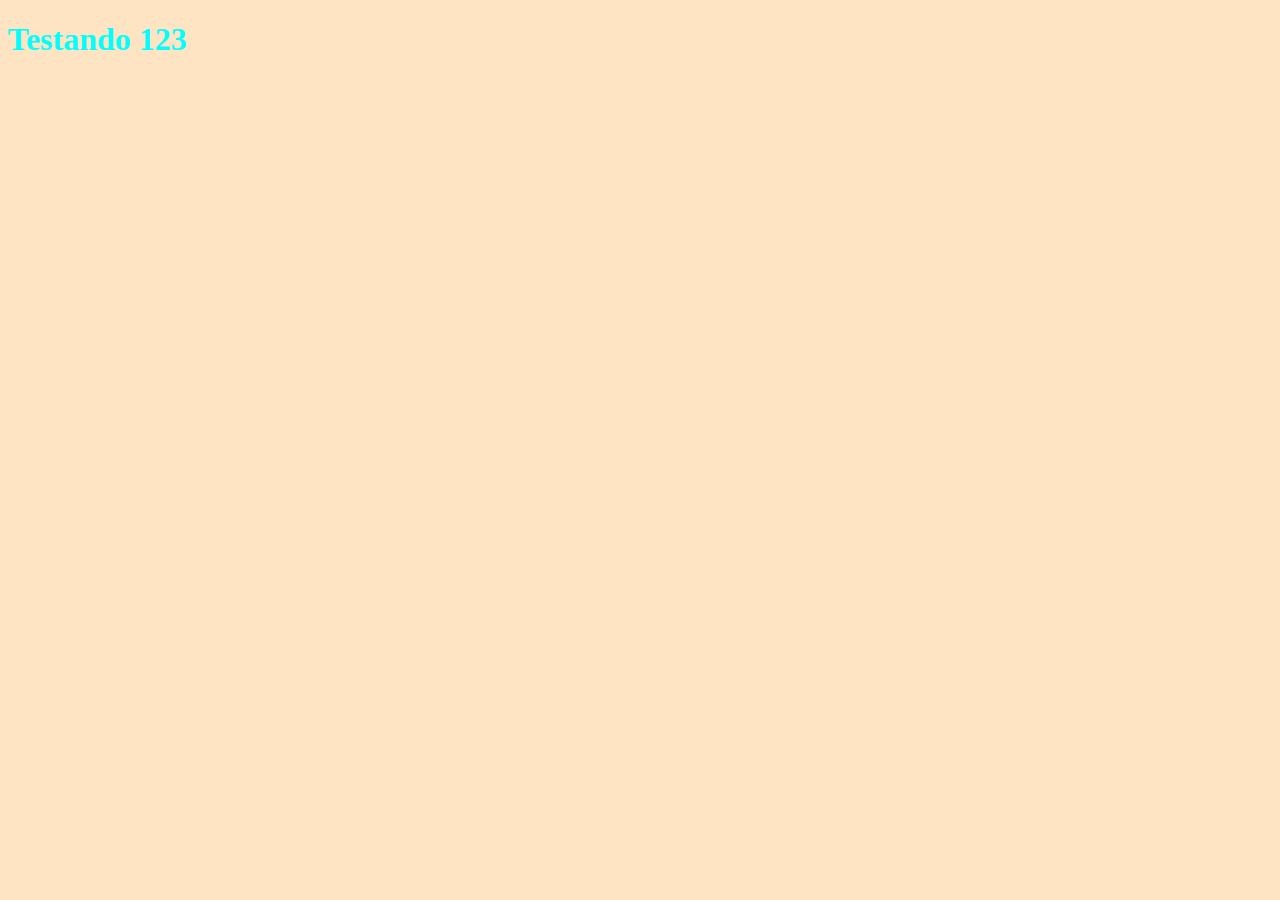
==== index.html @ dcce3540 "4" ====
<!DOCTYPE html>
<html lang="en">
<head>
    <meta charset="UTF-8">
    <meta name="viewport" content="width=device-width, initial-scale=1.0">
    <title>Document</title>
    <link rel="stylesheet" href="Esticss">
    <link rel="stylesheet" href="Estilos/style.css">
</head>
<body>
    <h1>Testando 123</h1>
    
    <script src="Js/javascrip"></script>
</body>
</html>
---- Estilos/style.css ----
body{
    background-color: bisque;

}

h1{
    color: aqua;
}
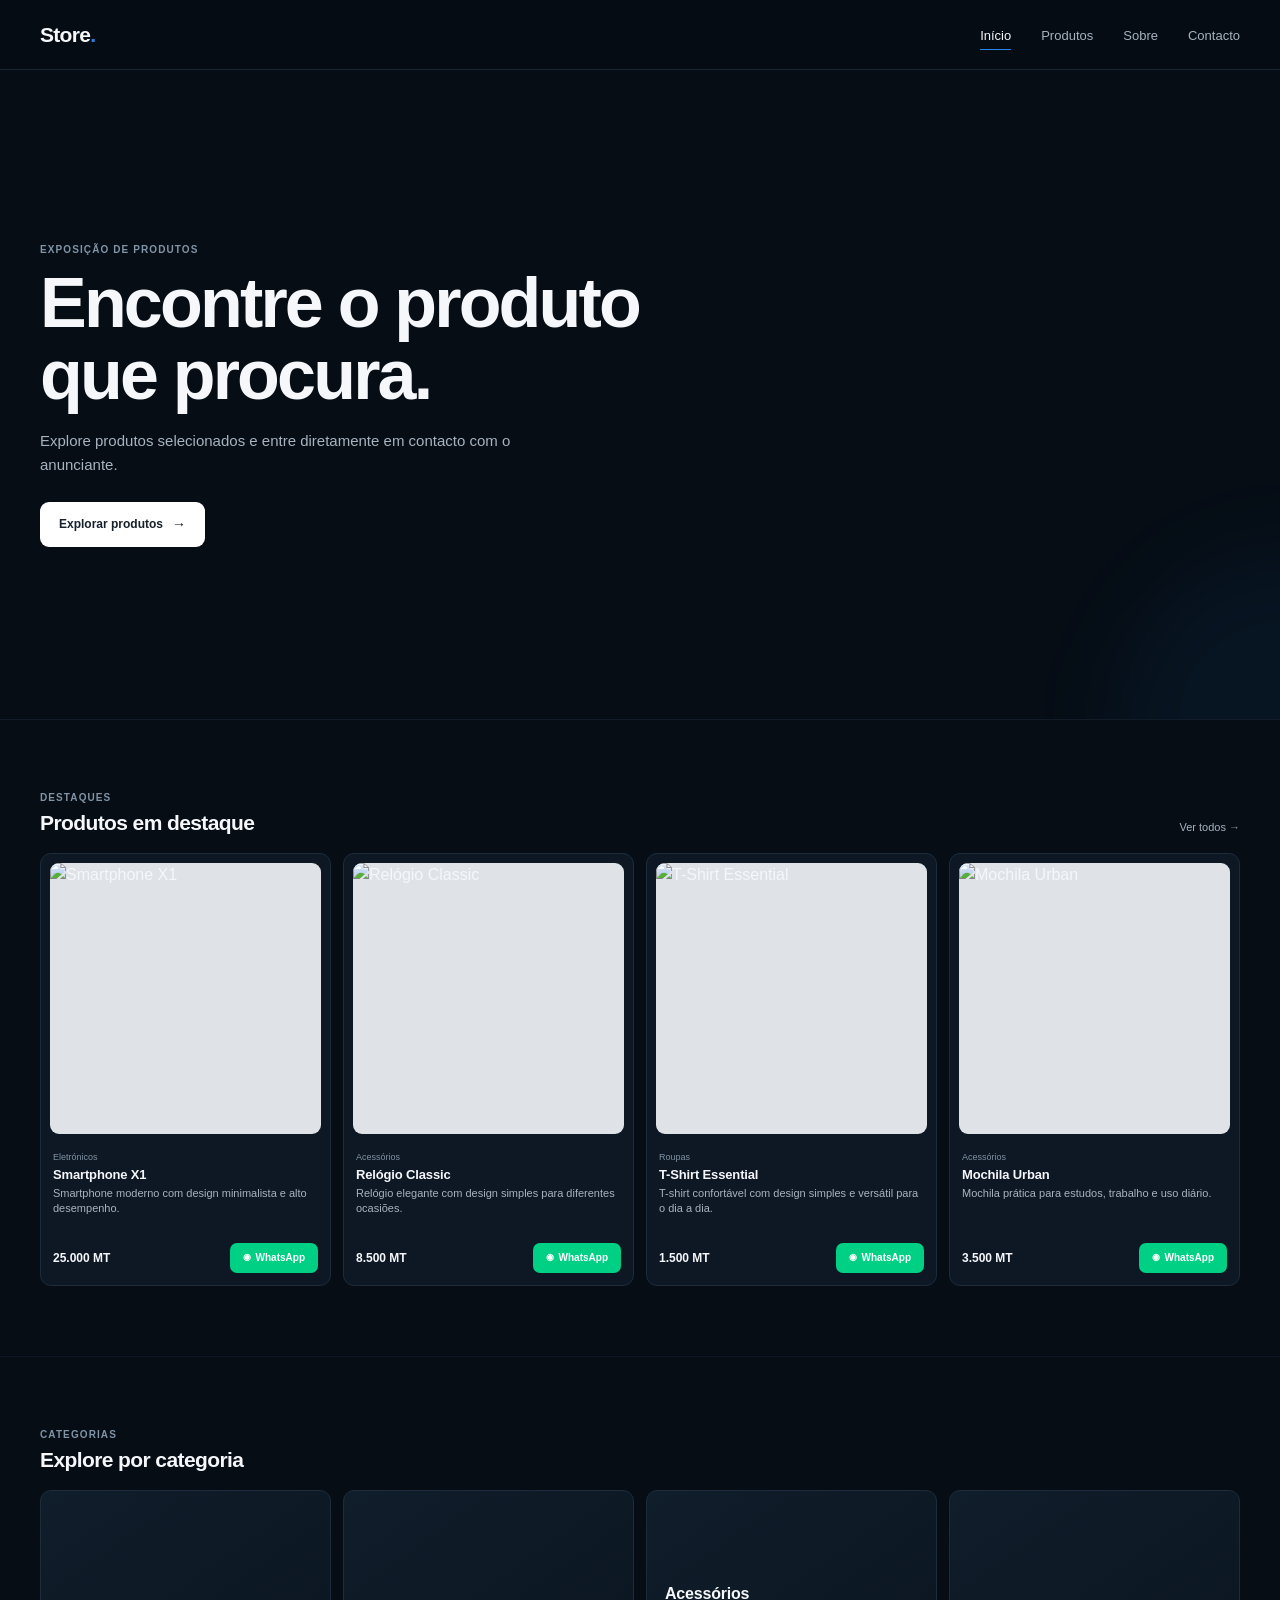
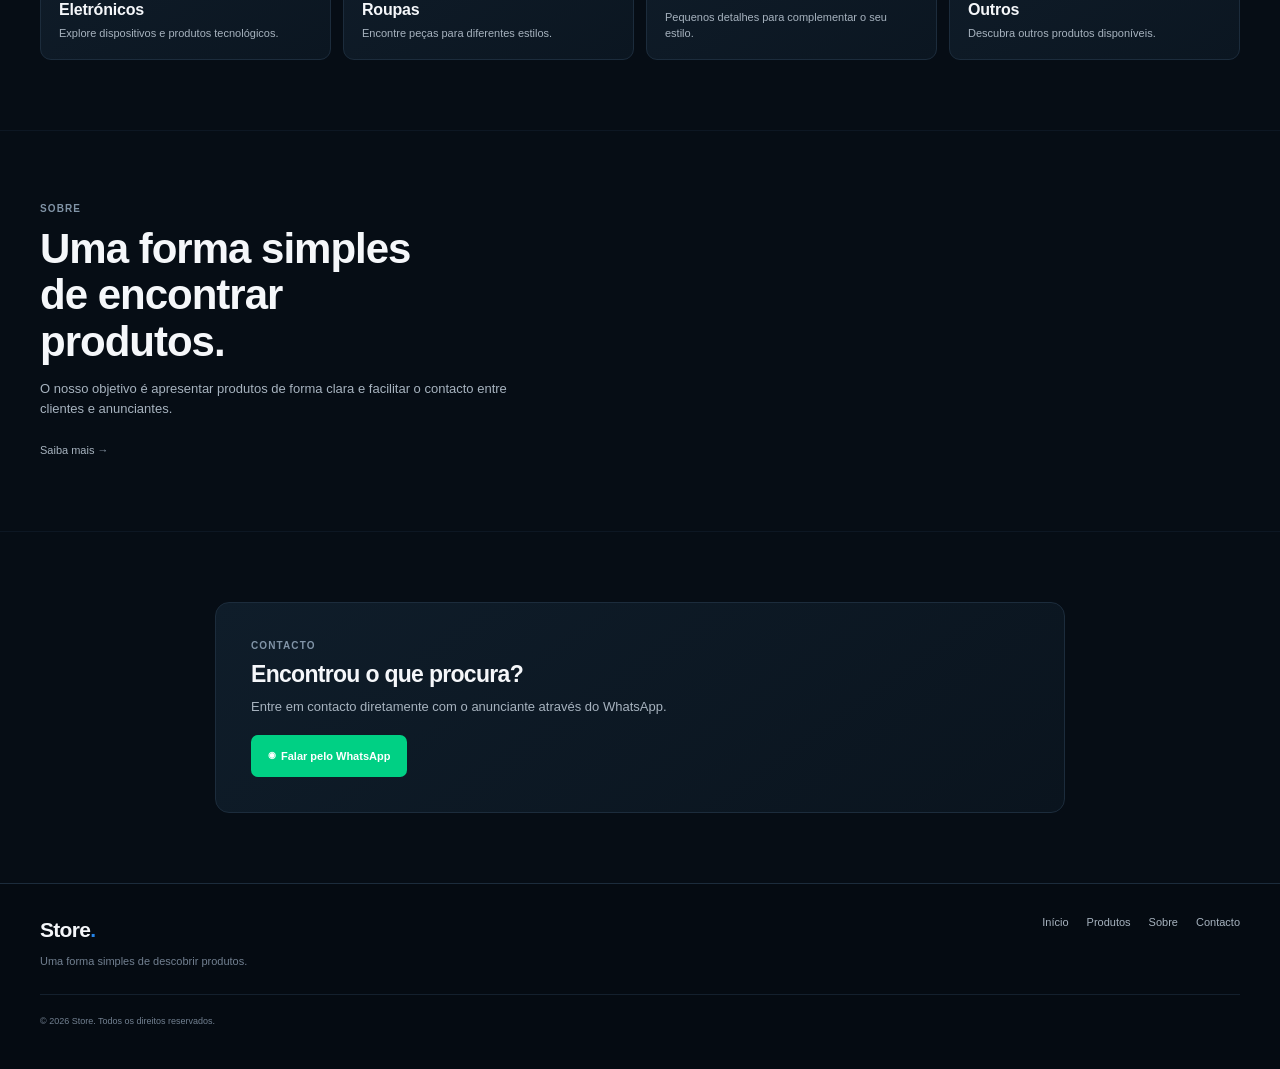
==== commit 709a7d42: "Adicionando estrutura HTML e CSS" ====
--- a/index.html
+++ b/index.html
@@ -1,15 +1,379 @@
 <!DOCTYPE html>
-<html lang="en">
+<html lang="pt-MZ">
 <head>
     <meta charset="UTF-8">
     <meta name="viewport" content="width=device-width, initial-scale=1.0">
-    <title>Document</title>
-    <link rel="stylesheet" href="Esticss">
+    <title>Site de exposicao</title>
     <link rel="stylesheet" href="Estilos/style.css">
 </head>
 <body>
-    <h1>Testando 123</h1>
-    
-    <script src="Js/javascrip"></script>
+     <header class="header">
+        <div class="container">
+
+            <a href="index.html" class="logo" aria-label="Página inicial">
+                Store<span>.</span>
+            </a>
+
+            <nav class="navigation" aria-label="Navegação principal">
+                <ul class="navigation-list">
+                    <li>
+                        <a href="index.html" class="active">Início</a>
+                    </li>
+                    <li>
+                        <a href="produtos.html">Produtos</a>
+                    </li>
+                    <li>
+                        <a href="sobre.html">Sobre</a>
+                    </li>
+                    <li>
+                        <a href="contacto.html">Contacto</a>
+                    </li>
+                </ul>
+            </nav>
+
+        </div>
+    </header>
+
+    <main>
+
+        <section class="hero">
+            <div class="container">
+
+                <div class="hero-content">
+                    <p class="section-label">EXPOSIÇÃO DE PRODUTOS</p>
+
+                    <h1>
+                        Encontre o produto
+                        <br>
+                        que procura.
+                    </h1>
+
+                    <p class="hero-description">
+                        Explore produtos selecionados e entre diretamente
+                        em contacto com o anunciante.
+                    </p>
+
+                    <a href="produtos.html" class="button">
+                        Explorar produtos
+                    </a>
+                </div>
+
+            </div>
+        </section>
+
+        <section class="featured-products">
+            <div class="container">
+
+                <header class="section-header">
+                    <div>
+                        <p class="section-label">DESTAQUES</p>
+                        <h2>Produtos em destaque</h2>
+                    </div>
+
+                    <a href="produtos.html" class="text-link">
+                        Ver todos
+                    </a>
+                </header>
+
+                <div class="products-grid">
+
+                    <article class="product-card">
+                        <a href="produto.html?id=1" class="product-image">
+                            <img
+                                src="images/produto-1.jpg"
+                                alt="Smartphone X1"
+                                loading="lazy"
+                            >
+                        </a>
+
+                        <div class="product-info">
+                            <p class="product-category">Eletrónicos</p>
+
+                            <h3>
+                                <a href="produto.html?id=1">
+                                    Smartphone X1
+                                </a>
+                            </h3>
+
+                            <p class="product-description">
+                                Smartphone moderno com design minimalista
+                                e alto desempenho.
+                            </p>
+
+                            <div class="product-footer">
+                                <span class="product-price">25.000 MT</span>
+
+                                <a
+                                    href="https://wa.me/258877815890"
+                                    target="_blank"
+                                    rel="noopener noreferrer"
+                                    class="whatsapp-button"
+                                >
+                                    WhatsApp
+                                </a>
+                            </div>
+                        </div>
+                    </article>
+
+                    <article class="product-card">
+                        <a href="produto.html?id=2" class="product-image">
+                            <img
+                                src="images/produto-2.jpg"
+                                alt="Relógio Classic"
+                                loading="lazy"
+                            >
+                        </a>
+
+                        <div class="product-info">
+                            <p class="product-category">Acessórios</p>
+
+                            <h3>
+                                <a href="produto.html?id=2">
+                                    Relógio Classic
+                                </a>
+                            </h3>
+
+                            <p class="product-description">
+                                Relógio elegante com design simples
+                                para diferentes ocasiões.
+                            </p>
+
+                            <div class="product-footer">
+                                <span class="product-price">8.500 MT</span>
+
+                                <a
+                                    href="https://wa.me/258877815890"
+                                    target="_blank"
+                                    rel="noopener noreferrer"
+                                    class="whatsapp-button"
+                                >
+                                    WhatsApp
+                                </a>
+                            </div>
+                        </div>
+                    </article>
+
+                    <article class="product-card">
+                        <a href="produto.html?id=3" class="product-image">
+                            <img
+                                src="images/produto-3.jpg"
+                                alt="T-Shirt Essential"
+                                loading="lazy"
+                            >
+                        </a>
+
+                        <div class="product-info">
+                            <p class="product-category">Roupas</p>
+
+                            <h3>
+                                <a href="produto.html?id=3">
+                                    T-Shirt Essential
+                                </a>
+                            </h3>
+
+                            <p class="product-description">
+                                T-shirt confortável com design simples
+                                e versátil para o dia a dia.
+                            </p>
+
+                            <div class="product-footer">
+                                <span class="product-price">1.500 MT</span>
+
+                                <a
+                                    href="https://wa.me/258877815890"
+                                    target="_blank"
+                                    rel="noopener noreferrer"
+                                    class="whatsapp-button"
+                                >
+                                    WhatsApp
+                                </a>
+                            </div>
+                        </div>
+                    </article>
+
+                    <article class="product-card">
+                        <a href="produto.html?id=4" class="product-image">
+                            <img
+                                src="images/produto-4.jpg"
+                                alt="Mochila Urban"
+                                loading="lazy"
+                            >
+                        </a>
+
+                        <div class="product-info">
+                            <p class="product-category">Acessórios</p>
+
+                            <h3>
+                                <a href="produto.html?id=4">
+                                    Mochila Urban
+                                </a>
+                            </h3>
+
+                            <p class="product-description">
+                                Mochila prática para estudos, trabalho
+                                e uso diário.
+                            </p>
+
+                            <div class="product-footer">
+                                <span class="product-price">3.500 MT</span>
+
+                                <a
+                                    href="https://wa.me/258877815890"
+                                    target="_blank"
+                                    rel="noopener noreferrer"
+                                    class="whatsapp-button"
+                                >
+                                    WhatsApp
+                                </a>
+                            </div>
+                        </div>
+                    </article>
+
+                </div>
+
+            </div>
+        </section>
+
+        <section class="categories">
+            <div class="container">
+
+                <header class="section-header">
+                    <div>
+                        <p class="section-label">CATEGORIAS</p>
+                        <h2>Explore por categoria</h2>
+                    </div>
+                </header>
+
+                <div class="categories-grid">
+
+                    <a
+                        href="produtos.html?categoria=eletronicos"
+                        class="category-card"
+                    >
+                        <h3>Eletrónicos</h3>
+                        <p>Explore dispositivos e produtos tecnológicos.</p>
+                    </a>
+
+                    <a
+                        href="produtos.html?categoria=roupas"
+                        class="category-card"
+                    >
+                        <h3>Roupas</h3>
+                        <p>Encontre peças para diferentes estilos.</p>
+                    </a>
+
+                    <a
+                        href="produtos.html?categoria=acessorios"
+                        class="category-card"
+                    >
+                        <h3>Acessórios</h3>
+                        <p>Pequenos detalhes para complementar o seu estilo.</p>
+                    </a>
+
+                    <a
+                        href="produtos.html?categoria=outros"
+                        class="category-card"
+                    >
+                        <h3>Outros</h3>
+                        <p>Descubra outros produtos disponíveis.</p>
+                    </a>
+
+                </div>
+
+            </div>
+        </section>
+
+        <section class="about-preview">
+            <div class="container">
+
+                <div class="about-content">
+
+                    <div class="about-text">
+                        <p class="section-label">SOBRE</p>
+
+                        <h2>
+                            Uma forma simples
+                            de encontrar produtos.
+                        </h2>
+
+                        <p>
+                            O nosso objetivo é apresentar produtos de forma
+                            clara e facilitar o contacto entre clientes
+                            e anunciantes.
+                        </p>
+
+                        <a href="sobre.html" class="text-link">
+                            Saiba mais
+                        </a>
+                    </div>
+
+                </div>
+
+            </div>
+        </section>
+
+        <section class="contact-cta">
+            <div class="container">
+
+                <div class="contact-content">
+                    <p class="section-label">CONTACTO</p>
+
+                    <h2>
+                        Encontrou o que procura?
+                    </h2>
+
+                    <p>
+                        Entre em contacto diretamente com o anunciante
+                        através do WhatsApp.
+                    </p>
+
+                    <a
+                        href="https://wa.me/258877815890"
+                        target="_blank"
+                        rel="noopener noreferrer"
+                        class="whatsapp-button"
+                    >
+                        Falar pelo WhatsApp
+                    </a>
+                </div>
+
+            </div>
+        </section>
+
+    </main>
+
+    <footer class="footer">
+        <div class="container">
+
+            <div class="footer-content">
+
+                <div class="footer-brand">
+                    <a href="index.html" class="logo">
+                        Store<span>.</span>
+                    </a>
+
+                    <p>
+                        Uma forma simples de descobrir produtos.
+                    </p>
+                </div>
+
+                <nav class="footer-navigation" aria-label="Navegação do rodapé">
+                    <a href="index.html">Início</a>
+                    <a href="produtos.html">Produtos</a>
+                    <a href="sobre.html">Sobre</a>
+                    <a href="contacto.html">Contacto</a>
+                </nav>
+
+            </div>
+
+            <div class="footer-bottom">
+                <p>
+                    &copy; 2026 Store. Todos os direitos reservados.
+                </p>
+            </div>
+
+        </div>
+    </footer>
+
 </body>
 </html>
--- a/Estilos/style.css
+++ b/Estilos/style.css
@@ -1,8 +1,1011 @@
-body{
-    background-color: bisque;
-
-}
-
-h1{
-    color: aqua;
+/* =========================================================
+   RESET
+   ========================================================= */
+
+* {
+    margin: 0;
+    padding: 0;
+    box-sizing: border-box;
+}
+
+html {
+    scroll-behavior: smooth;
+}
+
+body {
+    font-family:
+        -apple-system,
+        BlinkMacSystemFont,
+        "Segoe UI",
+        Roboto,
+        Helvetica,
+        Arial,
+        sans-serif;
+
+    background: #060d15;
+    color: #f5f7fa;
+
+    line-height: 1.5;
+    min-height: 100vh;
+
+    -webkit-font-smoothing: antialiased;
+}
+
+img {
+    display: block;
+    max-width: 100%;
+}
+
+a {
+    color: inherit;
+    text-decoration: none;
+}
+
+button,
+input,
+textarea {
+    font: inherit;
+}
+
+
+/* =========================================================
+   VARIÁVEIS
+   ========================================================= */
+
+:root {
+    --background: #060d15;
+    --surface: #0d1824;
+    --surface-hover: #111f2d;
+
+    --border: #1c2c3c;
+    --border-light: #2a3c4e;
+
+    --text: #f5f7fa;
+    --text-secondary: #a7b3bf;
+    --text-muted: #728091;
+
+    --blue: #2584e8;
+
+    --green: #00d084;
+    --green-hover: #00bd78;
+
+    --white: #ffffff;
+
+    --radius-small: 8px;
+    --radius-medium: 11px;
+    --radius-large: 14px;
+
+    --container: 1200px;
+}
+
+
+/* =========================================================
+   CONTAINER
+   ========================================================= */
+
+.container {
+    width: min(100% - 32px, var(--container));
+    margin-inline: auto;
+}
+
+
+/* =========================================================
+   HEADER
+   ========================================================= */
+
+.header {
+    position: sticky;
+    top: 0;
+    z-index: 1000;
+
+    height: 64px;
+
+    background: rgba(6, 13, 21, 0.94);
+
+    border-bottom: 1px solid rgba(42, 60, 78, 0.55);
+
+    backdrop-filter: blur(14px);
+    -webkit-backdrop-filter: blur(14px);
+}
+
+.header .container {
+    height: 100%;
+
+    display: flex;
+    align-items: center;
+    justify-content: space-between;
+}
+
+
+/* =========================================================
+   LOGO
+   ========================================================= */
+
+.logo {
+    display: inline-block;
+
+    font-size: 21px;
+    font-weight: 700;
+
+    letter-spacing: -0.7px;
+
+    color: var(--text);
+}
+
+.logo span {
+    color: var(--blue);
+}
+
+
+/* =========================================================
+   NAVEGAÇÃO
+   ========================================================= */
+
+.navigation-list {
+    display: none;
+
+    list-style: none;
+}
+
+.navigation-list a {
+    position: relative;
+
+    font-size: 13px;
+    color: var(--text-secondary);
+
+    transition: color 0.2s ease;
+}
+
+.navigation-list a:hover,
+.navigation-list a.active {
+    color: var(--text);
+}
+
+.navigation-list a.active::after {
+    content: "";
+
+    position: absolute;
+
+    left: 0;
+    right: 0;
+    bottom: -7px;
+
+    height: 1px;
+
+    background: var(--blue);
+}
+
+
+/* =========================================================
+   HERO
+   ========================================================= */
+
+.hero {
+    position: relative;
+
+    min-height: 480px;
+
+    display: flex;
+    align-items: center;
+
+    overflow: hidden;
+
+    border-bottom: 1px solid rgba(28, 44, 60, 0.5);
+}
+
+.hero::before {
+    content: "";
+
+    position: absolute;
+
+    width: 350px;
+    height: 350px;
+
+    right: -180px;
+    bottom: -180px;
+
+    border-radius: 50%;
+
+    background: rgba(37, 132, 232, 0.06);
+
+    filter: blur(40px);
+
+    pointer-events: none;
+}
+
+.hero-content {
+    position: relative;
+    z-index: 1;
+
+    padding: 55px 0;
+}
+
+.section-label {
+    margin-bottom: 10px;
+
+    font-size: 10px;
+    font-weight: 600;
+
+    letter-spacing: 1.1px;
+
+    color: #8194a7;
+}
+
+.hero h1 {
+    max-width: 380px;
+
+    margin-bottom: 18px;
+
+    font-size: clamp(36px, 10vw, 56px);
+
+    line-height: 1.03;
+
+    letter-spacing: -2px;
+
+    font-weight: 700;
+}
+
+.hero-description {
+    max-width: 360px;
+
+    margin-bottom: 26px;
+
+    color: var(--text-secondary);
+
+    font-size: 14px;
+
+    line-height: 1.55;
+}
+
+
+/* =========================================================
+   BOTÃO PRINCIPAL
+   ========================================================= */
+
+.button {
+    min-height: 45px;
+
+    display: inline-flex;
+    align-items: center;
+    justify-content: center;
+
+    padding: 0 19px;
+
+    border-radius: 9px;
+
+    background: var(--white);
+    color: #17212c;
+
+    font-size: 12px;
+    font-weight: 650;
+
+    transition:
+        background 0.2s ease,
+        transform 0.2s ease;
+}
+
+.button::after {
+    content: "→";
+
+    margin-left: 9px;
+
+    font-size: 14px;
+}
+
+.button:hover {
+    background: #e9edf1;
+
+    transform: translateY(-1px);
+}
+
+.button:active {
+    transform: scale(0.98);
+}
+
+
+/* =========================================================
+   SEÇÕES
+   ========================================================= */
+
+.featured-products,
+.categories,
+.about-preview,
+.contact-cta {
+    padding: 42px 0;
+}
+
+.section-header {
+    display: flex;
+    align-items: flex-end;
+    justify-content: space-between;
+
+    gap: 20px;
+
+    margin-bottom: 18px;
+}
+
+.section-header .section-label {
+    margin-bottom: 5px;
+}
+
+.section-header h2 {
+    font-size: 21px;
+
+    line-height: 1.2;
+
+    letter-spacing: -0.6px;
+}
+
+.text-link {
+    flex-shrink: 0;
+
+    color: var(--text-secondary);
+
+    font-size: 11px;
+
+    transition: color 0.2s ease;
+}
+
+.text-link::after {
+    content: " →";
+
+    color: #8493a1;
+}
+
+.text-link:hover {
+    color: var(--text);
+}
+
+
+/* =========================================================
+   GRID DE PRODUTOS
+   ========================================================= */
+
+.products-grid {
+    display: grid;
+
+    grid-template-columns: 1fr;
+
+    gap: 9px;
+}
+
+
+/* =========================================================
+   CARD DE PRODUTO
+   ========================================================= */
+
+.product-card {
+    display: grid;
+
+    grid-template-columns: 82px 1fr;
+
+    gap: 12px;
+
+    min-width: 0;
+
+    padding: 8px;
+
+    background: var(--surface);
+
+    border: 1px solid var(--border);
+
+    border-radius: var(--radius-medium);
+
+    transition:
+        background 0.2s ease,
+        border-color 0.2s ease,
+        transform 0.2s ease;
+}
+
+.product-card:hover {
+    background: var(--surface-hover);
+
+    border-color: var(--border-light);
+
+    transform: translateY(-1px);
+}
+
+
+/* =========================================================
+   IMAGEM DO PRODUTO
+   ========================================================= */
+
+.product-image {
+    width: 82px;
+    height: 82px;
+
+    overflow: hidden;
+
+    display: block;
+
+    border-radius: 9px;
+
+    background: #dfe3e7;
+}
+
+.product-image img {
+    width: 100%;
+    height: 100%;
+
+    object-fit: cover;
+
+    transition: transform 0.3s ease;
+}
+
+.product-card:hover .product-image img {
+    transform: scale(1.04);
+}
+
+
+/* =========================================================
+   INFORMAÇÕES DO PRODUTO
+   ========================================================= */
+
+.product-info {
+    min-width: 0;
+
+    display: flex;
+    flex-direction: column;
+
+    justify-content: center;
+}
+
+.product-category {
+    margin-bottom: 2px;
+
+    color: #8192a3;
+
+    font-size: 9px;
+}
+
+.product-info h3 {
+    margin-bottom: 3px;
+
+    font-size: 13px;
+
+    line-height: 1.25;
+
+    font-weight: 650;
+
+    letter-spacing: -0.15px;
+}
+
+.product-info h3 a {
+    transition: color 0.2s ease;
+}
+
+.product-info h3 a:hover {
+    color: #dce7f2;
+}
+
+.product-description {
+    display: none;
+
+    color: var(--text-secondary);
+
+    font-size: 11px;
+
+    line-height: 1.4;
+}
+
+.product-footer {
+    display: flex;
+
+    align-items: center;
+    justify-content: space-between;
+
+    gap: 8px;
+
+    margin-top: 3px;
+}
+
+.product-price {
+    color: var(--text);
+
+    font-size: 12px;
+
+    font-weight: 700;
+
+    white-space: nowrap;
+}
+
+
+/* =========================================================
+   WHATSAPP
+   ========================================================= */
+
+.whatsapp-button {
+    min-height: 30px;
+
+    display: inline-flex;
+
+    align-items: center;
+    justify-content: center;
+
+    padding: 0 13px;
+
+    border-radius: 7px;
+
+    background: var(--green);
+
+    color: #ffffff;
+
+    font-size: 10px;
+
+    font-weight: 650;
+
+    white-space: nowrap;
+
+    transition:
+        background 0.2s ease,
+        transform 0.2s ease;
+}
+
+.whatsapp-button::before {
+    content: "◉";
+
+    margin-right: 5px;
+
+    font-size: 9px;
+}
+
+.whatsapp-button:hover {
+    background: var(--green-hover);
+}
+
+.whatsapp-button:active {
+    transform: scale(0.97);
+}
+
+
+/* =========================================================
+   CATEGORIAS
+   ========================================================= */
+
+.categories {
+    border-top: 1px solid rgba(28, 44, 60, 0.35);
+}
+
+.categories-grid {
+    display: grid;
+
+    grid-template-columns: repeat(2, 1fr);
+
+    gap: 9px;
+}
+
+.category-card {
+    min-height: 125px;
+
+    display: flex;
+    flex-direction: column;
+
+    justify-content: flex-end;
+
+    padding: 15px;
+
+    background:
+        linear-gradient(
+            145deg,
+            #101d2a,
+            #0b1621
+        );
+
+    border: 1px solid var(--border);
+
+    border-radius: var(--radius-medium);
+
+    transition:
+        border-color 0.2s ease,
+        background 0.2s ease,
+        transform 0.2s ease;
+}
+
+.category-card:hover {
+    background: var(--surface-hover);
+
+    border-color: var(--border-light);
+
+    transform: translateY(-1px);
+}
+
+.category-card h3 {
+    margin-bottom: 4px;
+
+    font-size: 14px;
+
+    font-weight: 650;
+
+    letter-spacing: -0.2px;
+}
+
+.category-card p {
+    color: var(--text-secondary);
+
+    font-size: 10px;
+
+    line-height: 1.4;
+}
+
+
+/* =========================================================
+   SOBRE
+   ========================================================= */
+
+.about-preview {
+    border-top: 1px solid rgba(28, 44, 60, 0.35);
+}
+
+.about-content {
+    max-width: 600px;
+}
+
+.about-text h2 {
+    max-width: 400px;
+
+    margin-bottom: 14px;
+
+    font-size: 27px;
+
+    line-height: 1.1;
+
+    letter-spacing: -1px;
+}
+
+.about-text > p:not(.section-label) {
+    max-width: 480px;
+
+    margin-bottom: 17px;
+
+    color: var(--text-secondary);
+
+    font-size: 13px;
+
+    line-height: 1.6;
+}
+
+
+/* =========================================================
+   CONTACTO CTA
+   ========================================================= */
+
+.contact-cta {
+    padding-bottom: 55px;
+
+    border-top: 1px solid rgba(28, 44, 60, 0.35);
+}
+
+.contact-content {
+    padding: 25px 20px;
+
+    background:
+        linear-gradient(
+            145deg,
+            #0f1d2a,
+            #0a141e
+        );
+
+    border: 1px solid var(--border);
+
+    border-radius: var(--radius-large);
+}
+
+.contact-content .section-label {
+    margin-bottom: 8px;
+}
+
+.contact-content h2 {
+    margin-bottom: 9px;
+
+    font-size: 23px;
+
+    line-height: 1.15;
+
+    letter-spacing: -0.7px;
+}
+
+.contact-content > p:not(.section-label) {
+    margin-bottom: 19px;
+
+    color: var(--text-secondary);
+
+    font-size: 13px;
+
+    line-height: 1.5;
+}
+
+.contact-content .whatsapp-button {
+    min-height: 42px;
+
+    padding: 0 17px;
+
+    font-size: 11px;
+}
+
+
+/* =========================================================
+   FOOTER
+   ========================================================= */
+
+.footer {
+    padding: 30px 0 40px;
+
+    border-top: 1px solid var(--border);
+
+    background: #050b12;
+}
+
+.footer-content {
+    display: flex;
+    flex-direction: column;
+
+    gap: 25px;
+}
+
+.footer-brand .logo {
+    margin-bottom: 7px;
+}
+
+.footer-brand p {
+    color: var(--text-muted);
+
+    font-size: 11px;
+}
+
+.footer-navigation {
+    display: flex;
+    flex-wrap: wrap;
+
+    gap: 18px;
+}
+
+.footer-navigation a {
+    color: var(--text-secondary);
+
+    font-size: 11px;
+
+    transition: color 0.2s ease;
+}
+
+.footer-navigation a:hover {
+    color: var(--text);
+}
+
+.footer-bottom {
+    padding-top: 20px;
+
+    margin-top: 25px;
+
+    border-top: 1px solid rgba(28, 44, 60, 0.65);
+}
+
+.footer-bottom p {
+    color: var(--text-muted);
+
+    font-size: 9px;
+}
+
+
+/* =========================================================
+   TABLET
+   ========================================================= */
+
+@media (min-width: 600px) {
+
+    .container {
+        width: min(100% - 48px, var(--container));
+    }
+
+    .hero {
+        min-height: 550px;
+    }
+
+    .hero-content {
+        padding: 70px 0;
+    }
+
+    .hero h1 {
+        max-width: 600px;
+
+        font-size: 58px;
+    }
+
+    .hero-description {
+        max-width: 480px;
+
+        font-size: 14px;
+    }
+
+    .products-grid {
+        grid-template-columns: repeat(2, 1fr);
+
+        gap: 12px;
+    }
+
+    .product-card {
+        grid-template-columns: 105px 1fr;
+
+        padding: 9px;
+    }
+
+    .product-image {
+        width: 105px;
+        height: 105px;
+    }
+
+    .product-description {
+        display: block;
+    }
+
+    .product-footer {
+        margin-top: 8px;
+    }
+
+    .categories-grid {
+        grid-template-columns: repeat(4, 1fr);
+    }
+
+    .category-card {
+        min-height: 145px;
+    }
+
+    .about-text h2 {
+        font-size: 34px;
+    }
+
+    .contact-content {
+        padding: 35px;
+    }
+
+    .footer-content {
+        flex-direction: row;
+
+        justify-content: space-between;
+
+        align-items: flex-start;
+    }
+}
+
+
+/* =========================================================
+   DESKTOP
+   ========================================================= */
+
+@media (min-width: 900px) {
+
+    .container {
+        width: min(100% - 64px, var(--container));
+    }
+
+    .header {
+        height: 70px;
+    }
+
+    .navigation-list {
+        display: flex;
+
+        align-items: center;
+
+        gap: 30px;
+    }
+
+    .hero {
+        min-height: 650px;
+    }
+
+    .hero-content {
+        padding: 90px 0;
+    }
+
+    .hero h1 {
+        font-size: 70px;
+
+        letter-spacing: -2.8px;
+    }
+
+    .hero-description {
+        font-size: 15px;
+    }
+
+    .featured-products,
+    .categories,
+    .about-preview,
+    .contact-cta {
+        padding: 70px 0;
+    }
+
+    .products-grid {
+        grid-template-columns: repeat(4, 1fr);
+
+        gap: 12px;
+    }
+
+    .product-card {
+        display: flex;
+        flex-direction: column;
+
+        padding: 9px;
+    }
+
+    .product-image {
+        width: 100%;
+        height: auto;
+
+        aspect-ratio: 1 / 1;
+    }
+
+    .product-info {
+        padding: 5px 3px 3px;
+    }
+
+    .product-description {
+        display: block;
+
+        min-height: 45px;
+    }
+
+    .product-footer {
+        margin-top: 12px;
+    }
+
+    .categories-grid {
+        gap: 12px;
+    }
+
+    .category-card {
+        min-height: 170px;
+
+        padding: 18px;
+    }
+
+    .category-card h3 {
+        font-size: 16px;
+    }
+
+    .category-card p {
+        font-size: 11px;
+    }
+
+    .about-content {
+        max-width: 700px;
+    }
+
+    .about-text h2 {
+        font-size: 42px;
+    }
+
+    .contact-content {
+        max-width: 850px;
+
+        margin: 0 auto;
+    }
+}
+
+
+/* =========================================================
+   ACESSIBILIDADE
+   ========================================================= */
+
+:focus-visible {
+    outline: 2px solid var(--blue);
+
+    outline-offset: 3px;
+}
+
+
+/* =========================================================
+   REDUZIR ANIMAÇÕES
+   ========================================================= */
+
+@media (prefers-reduced-motion: reduce) {
+
+    html {
+        scroll-behavior: auto;
+    }
+
+    *,
+    *::before,
+    *::after {
+        transition: none !important;
+    }
 }
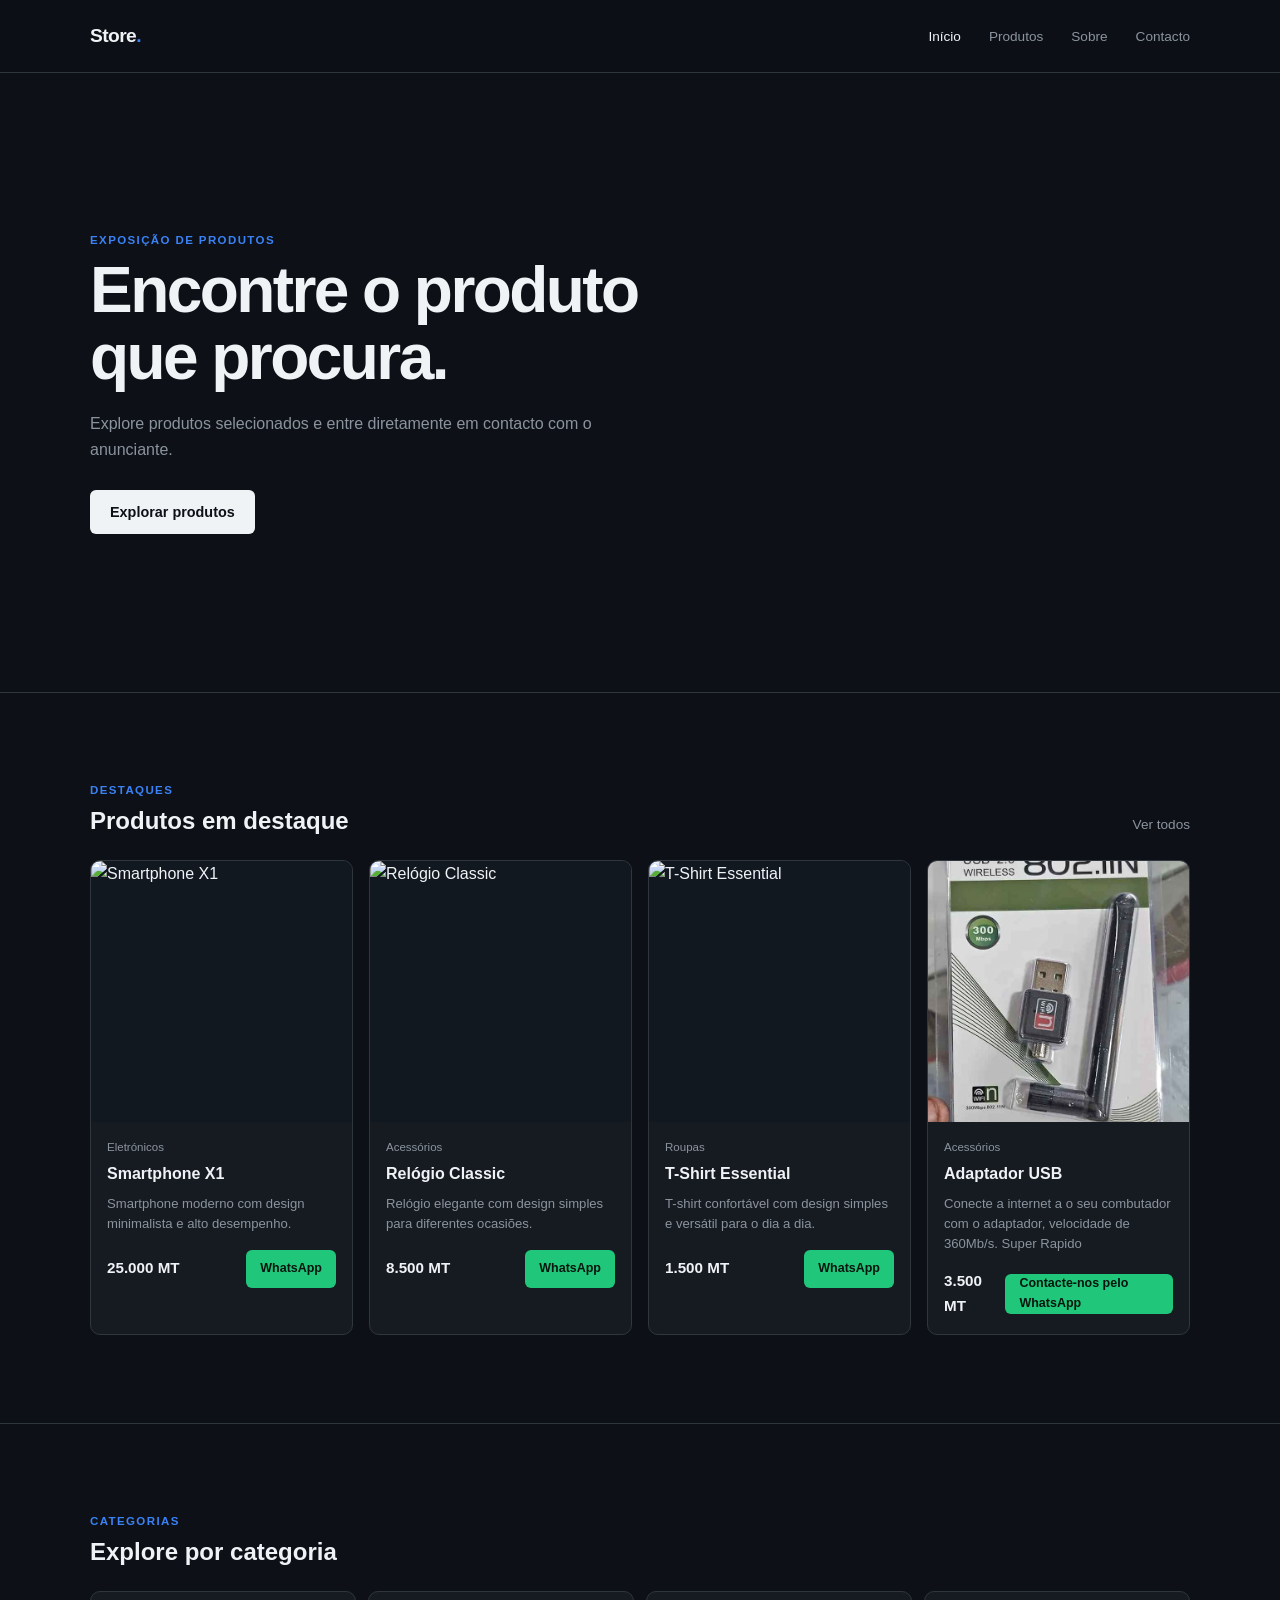
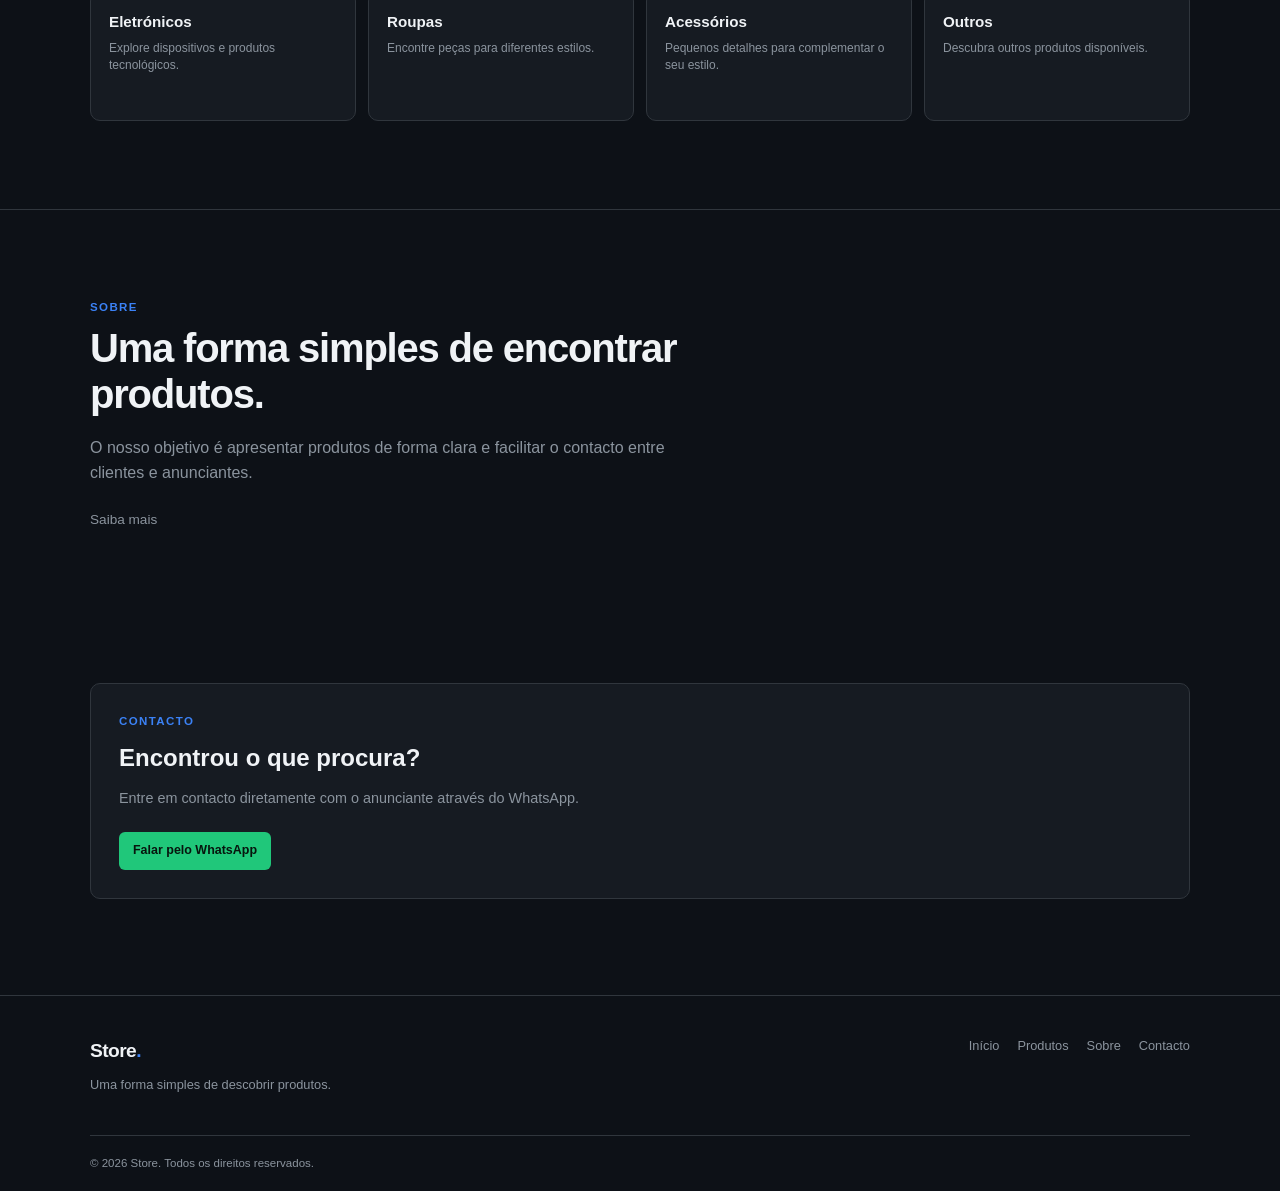
==== commit 1fedd85a: "Teste adicionando produtos" ====
--- a/index.html
+++ b/index.html
@@ -194,7 +194,7 @@
                     <article class="product-card">
                         <a href="produto.html?id=4" class="product-image">
                             <img
-                                src="images/produto-4.jpg"
+                                src="imagens/Placa Wi-Fi.jpg"
                                 alt="Mochila Urban"
                                 loading="lazy"
                             >
@@ -205,13 +205,12 @@
 
                             <h3>
                                 <a href="produto.html?id=4">
-                                    Mochila Urban
+                                    Adaptador USB
                                 </a>
                             </h3>
 
                             <p class="product-description">
-                                Mochila prática para estudos, trabalho
-                                e uso diário.
+                                Conecte a internet a o seu combutador com o adaptador, velocidade de 360Mb/s. Super Rapido
                             </p>
 
                             <div class="product-footer">
@@ -223,7 +222,7 @@
                                     rel="noopener noreferrer"
                                     class="whatsapp-button"
                                 >
-                                    WhatsApp
+                                    Contacte-nos pelo WhatsApp
                                 </a>
                             </div>
                         </div>
--- a/Estilos/style.css
+++ b/Estilos/style.css
@@ -1,6 +1,33 @@
-/* =========================================================
+/* ==============================
+   VARIÁVEIS
+============================== */
+
+:root {
+    --color-bg: #0d1117;
+    --color-surface: #161b22;
+    --color-surface-hover: #1c2430;
+    --color-border: #30363d;
+
+    --color-text: #f0f3f6;
+    --color-text-muted: #8b949e;
+
+    --color-primary: #3b82f6;
+    --color-whatsapp: #20c77a;
+
+    --font-family: Arial, Helvetica, sans-serif;
+
+    --container-width: 1100px;
+
+    --radius-sm: 6px;
+    --radius-md: 10px;
+
+    --transition: 0.2s ease;
+}
+
+
+/* ==============================
    RESET
-   ========================================================= */
+============================== */
 
 * {
     margin: 0;
@@ -13,27 +40,17 @@
 }
 
 body {
-    font-family:
-        -apple-system,
-        BlinkMacSystemFont,
-        "Segoe UI",
-        Roboto,
-        Helvetica,
-        Arial,
-        sans-serif;
-
-    background: #060d15;
-    color: #f5f7fa;
-
-    line-height: 1.5;
     min-height: 100vh;
-
-    -webkit-font-smoothing: antialiased;
+    background: var(--color-bg);
+    color: var(--color-text);
+    font-family: var(--font-family);
+    line-height: 1.6;
 }
 
 img {
     display: block;
-    max-width: 100%;
+    width: 100%;
+    height: auto;
 }
 
 a {
@@ -47,965 +64,465 @@
     font: inherit;
 }
 
-
-/* =========================================================
-   VARIÁVEIS
-   ========================================================= */
-
-:root {
-    --background: #060d15;
-    --surface: #0d1824;
-    --surface-hover: #111f2d;
-
-    --border: #1c2c3c;
-    --border-light: #2a3c4e;
-
-    --text: #f5f7fa;
-    --text-secondary: #a7b3bf;
-    --text-muted: #728091;
-
-    --blue: #2584e8;
-
-    --green: #00d084;
-    --green-hover: #00bd78;
-
-    --white: #ffffff;
-
-    --radius-small: 8px;
-    --radius-medium: 11px;
-    --radius-large: 14px;
-
-    --container: 1200px;
-}
-
-
-/* =========================================================
-   CONTAINER
-   ========================================================= */
+button {
+    border: 0;
+    cursor: pointer;
+}
+
+
+/* ==============================
+   ELEMENTOS GERAIS
+============================== */
 
 .container {
-    width: min(100% - 32px, var(--container));
+    width: min(100% - 32px, var(--container-width));
     margin-inline: auto;
 }
 
-
-/* =========================================================
+.section-label {
+    margin-bottom: 8px;
+    color: var(--color-primary);
+    font-size: 0.72rem;
+    font-weight: 700;
+    letter-spacing: 0.12em;
+}
+
+.section-header {
+    display: flex;
+    align-items: end;
+    justify-content: space-between;
+    gap: 16px;
+    margin-bottom: 24px;
+}
+
+.section-header h2 {
+    font-size: 1.5rem;
+    line-height: 1.2;
+}
+
+.text-link {
+    color: var(--color-text-muted);
+    font-size: 0.85rem;
+    transition: color var(--transition);
+}
+
+.text-link:hover {
+    color: var(--color-text);
+}
+
+.button {
+    display: inline-flex;
+    align-items: center;
+    justify-content: center;
+    min-height: 44px;
+    padding: 0 20px;
+    border-radius: var(--radius-sm);
+    background: var(--color-text);
+    color: var(--color-bg);
+    font-size: 0.9rem;
+    font-weight: 700;
+    transition:
+        background var(--transition),
+        transform var(--transition);
+}
+
+.button:hover {
+    background: #d8dde3;
+    transform: translateY(-1px);
+}
+
+
+/* ==============================
    HEADER
-   ========================================================= */
+============================== */
 
 .header {
     position: sticky;
     top: 0;
-    z-index: 1000;
-
-    height: 64px;
-
-    background: rgba(6, 13, 21, 0.94);
-
-    border-bottom: 1px solid rgba(42, 60, 78, 0.55);
-
-    backdrop-filter: blur(14px);
-    -webkit-backdrop-filter: blur(14px);
+    z-index: 100;
+    border-bottom: 1px solid var(--color-border);
+    background: rgba(13, 17, 23, 0.95);
 }
 
 .header .container {
-    height: 100%;
-
     display: flex;
     align-items: center;
     justify-content: space-between;
-}
-
-
-/* =========================================================
-   LOGO
-   ========================================================= */
+    min-height: 64px;
+}
 
 .logo {
-    display: inline-block;
-
-    font-size: 21px;
+    font-size: 1.2rem;
     font-weight: 700;
-
-    letter-spacing: -0.7px;
-
-    color: var(--text);
+    letter-spacing: -0.03em;
 }
 
 .logo span {
-    color: var(--blue);
-}
-
-
-/* =========================================================
-   NAVEGAÇÃO
-   ========================================================= */
+    color: var(--color-primary);
+}
+
+.navigation {
+    display: none;
+}
 
 .navigation-list {
-    display: none;
-
+    display: flex;
     list-style: none;
+    gap: 28px;
 }
 
 .navigation-list a {
-    position: relative;
-
-    font-size: 13px;
-    color: var(--text-secondary);
-
-    transition: color 0.2s ease;
+    color: var(--color-text-muted);
+    font-size: 0.85rem;
+    transition: color var(--transition);
 }
 
 .navigation-list a:hover,
 .navigation-list a.active {
-    color: var(--text);
-}
-
-.navigation-list a.active::after {
-    content: "";
-
-    position: absolute;
-
-    left: 0;
-    right: 0;
-    bottom: -7px;
-
-    height: 1px;
-
-    background: var(--blue);
-}
-
-
-/* =========================================================
+    color: var(--color-text);
+}
+
+
+/* ==============================
    HERO
-   ========================================================= */
+============================== */
 
 .hero {
-    position: relative;
-
-    min-height: 480px;
-
     display: flex;
     align-items: center;
-
+    min-height: 560px;
+    border-bottom: 1px solid var(--color-border);
+}
+
+.hero-content {
+    max-width: 680px;
+    padding: 64px 0;
+}
+
+.hero h1 {
+    max-width: 650px;
+    margin-bottom: 20px;
+    font-size: clamp(2.2rem, 9vw, 4rem);
+    line-height: 1.05;
+    letter-spacing: -0.04em;
+}
+
+.hero-description {
+    max-width: 520px;
+    margin-bottom: 28px;
+    color: var(--color-text-muted);
+    font-size: 1rem;
+}
+
+
+/* ==============================
+   PRODUTOS
+============================== */
+
+.featured-products {
+    padding: 64px 0;
+}
+
+.products-grid {
+    display: grid;
+    gap: 16px;
+}
+
+.product-card {
     overflow: hidden;
-
-    border-bottom: 1px solid rgba(28, 44, 60, 0.5);
-}
-
-.hero::before {
-    content: "";
-
-    position: absolute;
-
-    width: 350px;
-    height: 350px;
-
-    right: -180px;
-    bottom: -180px;
-
-    border-radius: 50%;
-
-    background: rgba(37, 132, 232, 0.06);
-
-    filter: blur(40px);
-
-    pointer-events: none;
-}
-
-.hero-content {
-    position: relative;
-    z-index: 1;
-
-    padding: 55px 0;
-}
-
-.section-label {
-    margin-bottom: 10px;
-
-    font-size: 10px;
-    font-weight: 600;
-
-    letter-spacing: 1.1px;
-
-    color: #8194a7;
-}
-
-.hero h1 {
-    max-width: 380px;
-
-    margin-bottom: 18px;
-
-    font-size: clamp(36px, 10vw, 56px);
-
-    line-height: 1.03;
-
-    letter-spacing: -2px;
-
+    border: 1px solid var(--color-border);
+    border-radius: var(--radius-md);
+    background: var(--color-surface);
+    transition:
+        border-color var(--transition),
+        background var(--transition);
+}
+
+.product-card:hover {
+    border-color: #4b5563;
+    background: var(--color-surface-hover);
+}
+
+.product-image {
+    display: block;
+    aspect-ratio: 1 / 1;
+    overflow: hidden;
+    background: #111820;
+}
+
+.product-image img {
+    width: 100%;
+    height: 100%;
+    object-fit: cover;
+    transition: transform 0.3s ease;
+}
+
+.product-card:hover .product-image img {
+    transform: scale(1.03);
+}
+
+.product-info {
+    padding: 16px;
+}
+
+.product-category {
+    margin-bottom: 4px;
+    color: var(--color-text-muted);
+    font-size: 0.72rem;
+}
+
+.product-info h3 {
+    margin-bottom: 8px;
+    font-size: 1rem;
+}
+
+.product-description {
+    margin-bottom: 16px;
+    color: var(--color-text-muted);
+    font-size: 0.82rem;
+    line-height: 1.5;
+}
+
+.product-footer {
+    display: flex;
+    align-items: center;
+    justify-content: space-between;
+    gap: 10px;
+}
+
+.product-price {
+    font-size: 0.95rem;
     font-weight: 700;
 }
 
-.hero-description {
-    max-width: 360px;
-
-    margin-bottom: 26px;
-
-    color: var(--text-secondary);
-
-    font-size: 14px;
-
-    line-height: 1.55;
-}
-
-
-/* =========================================================
-   BOTÃO PRINCIPAL
-   ========================================================= */
-
-.button {
-    min-height: 45px;
-
+.whatsapp-button {
     display: inline-flex;
     align-items: center;
     justify-content: center;
-
-    padding: 0 19px;
-
-    border-radius: 9px;
-
-    background: var(--white);
-    color: #17212c;
-
-    font-size: 12px;
-    font-weight: 650;
-
+    min-height: 38px;
+    padding: 0 14px;
+    border-radius: var(--radius-sm);
+    background: var(--color-whatsapp);
+    color: #07150e;
+    font-size: 0.78rem;
+    font-weight: 700;
     transition:
-        background 0.2s ease,
-        transform 0.2s ease;
-}
-
-.button::after {
-    content: "→";
-
-    margin-left: 9px;
-
-    font-size: 14px;
-}
-
-.button:hover {
-    background: #e9edf1;
-
+        background var(--transition),
+        transform var(--transition);
+}
+
+.whatsapp-button:hover {
+    background: #28d486;
     transform: translateY(-1px);
 }
 
-.button:active {
-    transform: scale(0.98);
-}
-
-
-/* =========================================================
-   SEÇÕES
-   ========================================================= */
-
-.featured-products,
-.categories,
-.about-preview,
-.contact-cta {
-    padding: 42px 0;
-}
-
-.section-header {
-    display: flex;
-    align-items: flex-end;
-    justify-content: space-between;
-
-    gap: 20px;
-
-    margin-bottom: 18px;
-}
-
-.section-header .section-label {
-    margin-bottom: 5px;
-}
-
-.section-header h2 {
-    font-size: 21px;
-
-    line-height: 1.2;
-
-    letter-spacing: -0.6px;
-}
-
-.text-link {
-    flex-shrink: 0;
-
-    color: var(--text-secondary);
-
-    font-size: 11px;
-
-    transition: color 0.2s ease;
-}
-
-.text-link::after {
-    content: " →";
-
-    color: #8493a1;
-}
-
-.text-link:hover {
-    color: var(--text);
-}
-
-
-/* =========================================================
-   GRID DE PRODUTOS
-   ========================================================= */
-
-.products-grid {
-    display: grid;
-
-    grid-template-columns: 1fr;
-
-    gap: 9px;
-}
-
-
-/* =========================================================
-   CARD DE PRODUTO
-   ========================================================= */
-
-.product-card {
-    display: grid;
-
-    grid-template-columns: 82px 1fr;
-
-    gap: 12px;
-
-    min-width: 0;
-
-    padding: 8px;
-
-    background: var(--surface);
-
-    border: 1px solid var(--border);
-
-    border-radius: var(--radius-medium);
-
-    transition:
-        background 0.2s ease,
-        border-color 0.2s ease,
-        transform 0.2s ease;
-}
-
-.product-card:hover {
-    background: var(--surface-hover);
-
-    border-color: var(--border-light);
-
-    transform: translateY(-1px);
-}
-
-
-/* =========================================================
-   IMAGEM DO PRODUTO
-   ========================================================= */
-
-.product-image {
-    width: 82px;
-    height: 82px;
-
-    overflow: hidden;
-
-    display: block;
-
-    border-radius: 9px;
-
-    background: #dfe3e7;
-}
-
-.product-image img {
-    width: 100%;
-    height: 100%;
-
-    object-fit: cover;
-
-    transition: transform 0.3s ease;
-}
-
-.product-card:hover .product-image img {
-    transform: scale(1.04);
-}
-
-
-/* =========================================================
-   INFORMAÇÕES DO PRODUTO
-   ========================================================= */
-
-.product-info {
-    min-width: 0;
-
-    display: flex;
-    flex-direction: column;
-
-    justify-content: center;
-}
-
-.product-category {
-    margin-bottom: 2px;
-
-    color: #8192a3;
-
-    font-size: 9px;
-}
-
-.product-info h3 {
-    margin-bottom: 3px;
-
-    font-size: 13px;
-
-    line-height: 1.25;
-
-    font-weight: 650;
-
-    letter-spacing: -0.15px;
-}
-
-.product-info h3 a {
-    transition: color 0.2s ease;
-}
-
-.product-info h3 a:hover {
-    color: #dce7f2;
-}
-
-.product-description {
-    display: none;
-
-    color: var(--text-secondary);
-
-    font-size: 11px;
-
-    line-height: 1.4;
-}
-
-.product-footer {
-    display: flex;
-
-    align-items: center;
-    justify-content: space-between;
-
-    gap: 8px;
-
-    margin-top: 3px;
-}
-
-.product-price {
-    color: var(--text);
-
-    font-size: 12px;
-
-    font-weight: 700;
-
-    white-space: nowrap;
-}
-
-
-/* =========================================================
-   WHATSAPP
-   ========================================================= */
-
-.whatsapp-button {
-    min-height: 30px;
-
-    display: inline-flex;
-
-    align-items: center;
-    justify-content: center;
-
-    padding: 0 13px;
-
-    border-radius: 7px;
-
-    background: var(--green);
-
-    color: #ffffff;
-
-    font-size: 10px;
-
-    font-weight: 650;
-
-    white-space: nowrap;
-
-    transition:
-        background 0.2s ease,
-        transform 0.2s ease;
-}
-
-.whatsapp-button::before {
-    content: "◉";
-
-    margin-right: 5px;
-
-    font-size: 9px;
-}
-
-.whatsapp-button:hover {
-    background: var(--green-hover);
-}
-
-.whatsapp-button:active {
-    transform: scale(0.97);
-}
-
-
-/* =========================================================
+
+/* ==============================
    CATEGORIAS
-   ========================================================= */
+============================== */
 
 .categories {
-    border-top: 1px solid rgba(28, 44, 60, 0.35);
+    padding: 64px 0;
+    border-top: 1px solid var(--color-border);
 }
 
 .categories-grid {
     display: grid;
-
     grid-template-columns: repeat(2, 1fr);
-
-    gap: 9px;
+    gap: 12px;
 }
 
 .category-card {
-    min-height: 125px;
-
+    min-height: 130px;
+    padding: 18px;
+    border: 1px solid var(--color-border);
+    border-radius: var(--radius-md);
+    background: var(--color-surface);
+    transition:
+        background var(--transition),
+        border-color var(--transition);
+}
+
+.category-card:hover {
+    background: var(--color-surface-hover);
+    border-color: #4b5563;
+}
+
+.category-card h3 {
+    margin-bottom: 6px;
+    font-size: 0.95rem;
+}
+
+.category-card p {
+    color: var(--color-text-muted);
+    font-size: 0.75rem;
+    line-height: 1.4;
+}
+
+
+/* ==============================
+   SOBRE
+============================== */
+
+.about-preview {
+    padding: 64px 0;
+    border-top: 1px solid var(--color-border);
+}
+
+.about-content {
+    max-width: 680px;
+}
+
+.about-text h2 {
+    margin-bottom: 18px;
+    font-size: clamp(1.8rem, 7vw, 2.5rem);
+    line-height: 1.15;
+    letter-spacing: -0.03em;
+}
+
+.about-text p:not(.section-label) {
+    max-width: 580px;
+    margin-bottom: 20px;
+    color: var(--color-text-muted);
+}
+
+
+/* ==============================
+   CONTACTO
+============================== */
+
+.contact-cta {
+    padding: 48px 0;
+}
+
+.contact-content {
     display: flex;
     flex-direction: column;
-
-    justify-content: flex-end;
-
-    padding: 15px;
-
-    background:
-        linear-gradient(
-            145deg,
-            #101d2a,
-            #0b1621
-        );
-
-    border: 1px solid var(--border);
-
-    border-radius: var(--radius-medium);
-
-    transition:
-        border-color 0.2s ease,
-        background 0.2s ease,
-        transform 0.2s ease;
-}
-
-.category-card:hover {
-    background: var(--surface-hover);
-
-    border-color: var(--border-light);
-
-    transform: translateY(-1px);
-}
-
-.category-card h3 {
-    margin-bottom: 4px;
-
-    font-size: 14px;
-
-    font-weight: 650;
-
-    letter-spacing: -0.2px;
-}
-
-.category-card p {
-    color: var(--text-secondary);
-
-    font-size: 10px;
-
-    line-height: 1.4;
-}
-
-
-/* =========================================================
-   SOBRE
-   ========================================================= */
-
-.about-preview {
-    border-top: 1px solid rgba(28, 44, 60, 0.35);
-}
-
-.about-content {
-    max-width: 600px;
-}
-
-.about-text h2 {
-    max-width: 400px;
-
-    margin-bottom: 14px;
-
-    font-size: 27px;
-
-    line-height: 1.1;
-
-    letter-spacing: -1px;
-}
-
-.about-text > p:not(.section-label) {
-    max-width: 480px;
-
-    margin-bottom: 17px;
-
-    color: var(--text-secondary);
-
-    font-size: 13px;
-
-    line-height: 1.6;
-}
-
-
-/* =========================================================
-   CONTACTO CTA
-   ========================================================= */
-
-.contact-cta {
-    padding-bottom: 55px;
-
-    border-top: 1px solid rgba(28, 44, 60, 0.35);
-}
-
-.contact-content {
-    padding: 25px 20px;
-
-    background:
-        linear-gradient(
-            145deg,
-            #0f1d2a,
-            #0a141e
-        );
-
-    border: 1px solid var(--border);
-
-    border-radius: var(--radius-large);
-}
-
-.contact-content .section-label {
-    margin-bottom: 8px;
+    align-items: flex-start;
+    padding: 28px;
+    border: 1px solid var(--color-border);
+    border-radius: var(--radius-md);
+    background: var(--color-surface);
 }
 
 .contact-content h2 {
-    margin-bottom: 9px;
-
-    font-size: 23px;
-
-    line-height: 1.15;
-
-    letter-spacing: -0.7px;
-}
-
-.contact-content > p:not(.section-label) {
-    margin-bottom: 19px;
-
-    color: var(--text-secondary);
-
-    font-size: 13px;
-
-    line-height: 1.5;
-}
-
-.contact-content .whatsapp-button {
-    min-height: 42px;
-
-    padding: 0 17px;
-
-    font-size: 11px;
-}
-
-
-/* =========================================================
+    margin-bottom: 10px;
+    font-size: 1.5rem;
+}
+
+.contact-content p:not(.section-label) {
+    max-width: 550px;
+    margin-bottom: 22px;
+    color: var(--color-text-muted);
+    font-size: 0.9rem;
+}
+
+
+/* ==============================
    FOOTER
-   ========================================================= */
+============================== */
 
 .footer {
-    padding: 30px 0 40px;
-
-    border-top: 1px solid var(--border);
-
-    background: #050b12;
+    margin-top: 32px;
+    border-top: 1px solid var(--color-border);
 }
 
 .footer-content {
     display: flex;
     flex-direction: column;
-
-    gap: 25px;
-}
-
-.footer-brand .logo {
-    margin-bottom: 7px;
+    gap: 28px;
+    padding: 40px 0;
 }
 
 .footer-brand p {
-    color: var(--text-muted);
-
-    font-size: 11px;
+    max-width: 250px;
+    margin-top: 8px;
+    color: var(--color-text-muted);
+    font-size: 0.8rem;
 }
 
 .footer-navigation {
     display: flex;
     flex-wrap: wrap;
-
     gap: 18px;
 }
 
 .footer-navigation a {
-    color: var(--text-secondary);
-
-    font-size: 11px;
-
-    transition: color 0.2s ease;
+    color: var(--color-text-muted);
+    font-size: 0.8rem;
+    transition: color var(--transition);
 }
 
 .footer-navigation a:hover {
-    color: var(--text);
+    color: var(--color-text);
 }
 
 .footer-bottom {
-    padding-top: 20px;
-
-    margin-top: 25px;
-
-    border-top: 1px solid rgba(28, 44, 60, 0.65);
+    padding: 18px 0;
+    border-top: 1px solid var(--color-border);
 }
 
 .footer-bottom p {
-    color: var(--text-muted);
-
-    font-size: 9px;
-}
-
-
-/* =========================================================
+    color: var(--color-text-muted);
+    font-size: 0.72rem;
+}
+
+
+/* ==============================
    TABLET
-   ========================================================= */
+============================== */
 
 @media (min-width: 600px) {
-
-    .container {
-        width: min(100% - 48px, var(--container));
-    }
-
-    .hero {
-        min-height: 550px;
-    }
-
-    .hero-content {
-        padding: 70px 0;
-    }
-
-    .hero h1 {
-        max-width: 600px;
-
-        font-size: 58px;
-    }
-
-    .hero-description {
-        max-width: 480px;
-
-        font-size: 14px;
-    }
 
     .products-grid {
         grid-template-columns: repeat(2, 1fr);
-
-        gap: 12px;
-    }
-
-    .product-card {
-        grid-template-columns: 105px 1fr;
-
-        padding: 9px;
-    }
-
-    .product-image {
-        width: 105px;
-        height: 105px;
-    }
-
-    .product-description {
+    }
+
+    .footer-content {
+        flex-direction: row;
+        align-items: flex-start;
+        justify-content: space-between;
+    }
+}
+
+
+/* ==============================
+   DESKTOP
+============================== */
+
+@media (min-width: 900px) {
+
+    .container {
+        width: min(100% - 48px, var(--container-width));
+    }
+
+    .header .container {
+        min-height: 72px;
+    }
+
+    .navigation {
         display: block;
     }
 
-    .product-footer {
-        margin-top: 8px;
+    .products-grid {
+        grid-template-columns: repeat(4, 1fr);
+    }
+
+    .hero {
+        min-height: 620px;
+    }
+
+    .featured-products,
+    .categories,
+    .about-preview {
+        padding: 88px 0;
     }
 
     .categories-grid {
         grid-template-columns: repeat(4, 1fr);
     }
 
-    .category-card {
-        min-height: 145px;
-    }
-
-    .about-text h2 {
-        font-size: 34px;
-    }
-
-    .contact-content {
-        padding: 35px;
-    }
-
-    .footer-content {
-        flex-direction: row;
-
-        justify-content: space-between;
-
-        align-items: flex-start;
-    }
-}
-
-
-/* =========================================================
-   DESKTOP
-   ========================================================= */
-
-@media (min-width: 900px) {
-
-    .container {
-        width: min(100% - 64px, var(--container));
-    }
-
-    .header {
-        height: 70px;
-    }
-
-    .navigation-list {
-        display: flex;
-
-        align-items: center;
-
-        gap: 30px;
-    }
-
-    .hero {
-        min-height: 650px;
-    }
-
-    .hero-content {
-        padding: 90px 0;
-    }
-
-    .hero h1 {
-        font-size: 70px;
-
-        letter-spacing: -2.8px;
-    }
-
-    .hero-description {
-        font-size: 15px;
-    }
-
-    .featured-products,
-    .categories,
-    .about-preview,
     .contact-cta {
-        padding: 70px 0;
-    }
-
-    .products-grid {
-        grid-template-columns: repeat(4, 1fr);
-
-        gap: 12px;
-    }
-
-    .product-card {
-        display: flex;
-        flex-direction: column;
-
-        padding: 9px;
-    }
-
-    .product-image {
-        width: 100%;
-        height: auto;
-
-        aspect-ratio: 1 / 1;
-    }
-
-    .product-info {
-        padding: 5px 3px 3px;
-    }
-
-    .product-description {
-        display: block;
-
-        min-height: 45px;
-    }
-
-    .product-footer {
-        margin-top: 12px;
-    }
-
-    .categories-grid {
-        gap: 12px;
-    }
-
-    .category-card {
-        min-height: 170px;
-
-        padding: 18px;
-    }
-
-    .category-card h3 {
-        font-size: 16px;
-    }
-
-    .category-card p {
-        font-size: 11px;
-    }
-
-    .about-content {
-        max-width: 700px;
-    }
-
-    .about-text h2 {
-        font-size: 42px;
-    }
-
-    .contact-content {
-        max-width: 850px;
-
-        margin: 0 auto;
-    }
-}
-
-
-/* =========================================================
-   ACESSIBILIDADE
-   ========================================================= */
-
-:focus-visible {
-    outline: 2px solid var(--blue);
-
-    outline-offset: 3px;
-}
-
-
-/* =========================================================
-   REDUZIR ANIMAÇÕES
-   ========================================================= */
-
-@media (prefers-reduced-motion: reduce) {
-
-    html {
-        scroll-behavior: auto;
-    }
-
-    *,
-    *::before,
-    *::after {
-        transition: none !important;
+        padding: 64px 0;
     }
 }
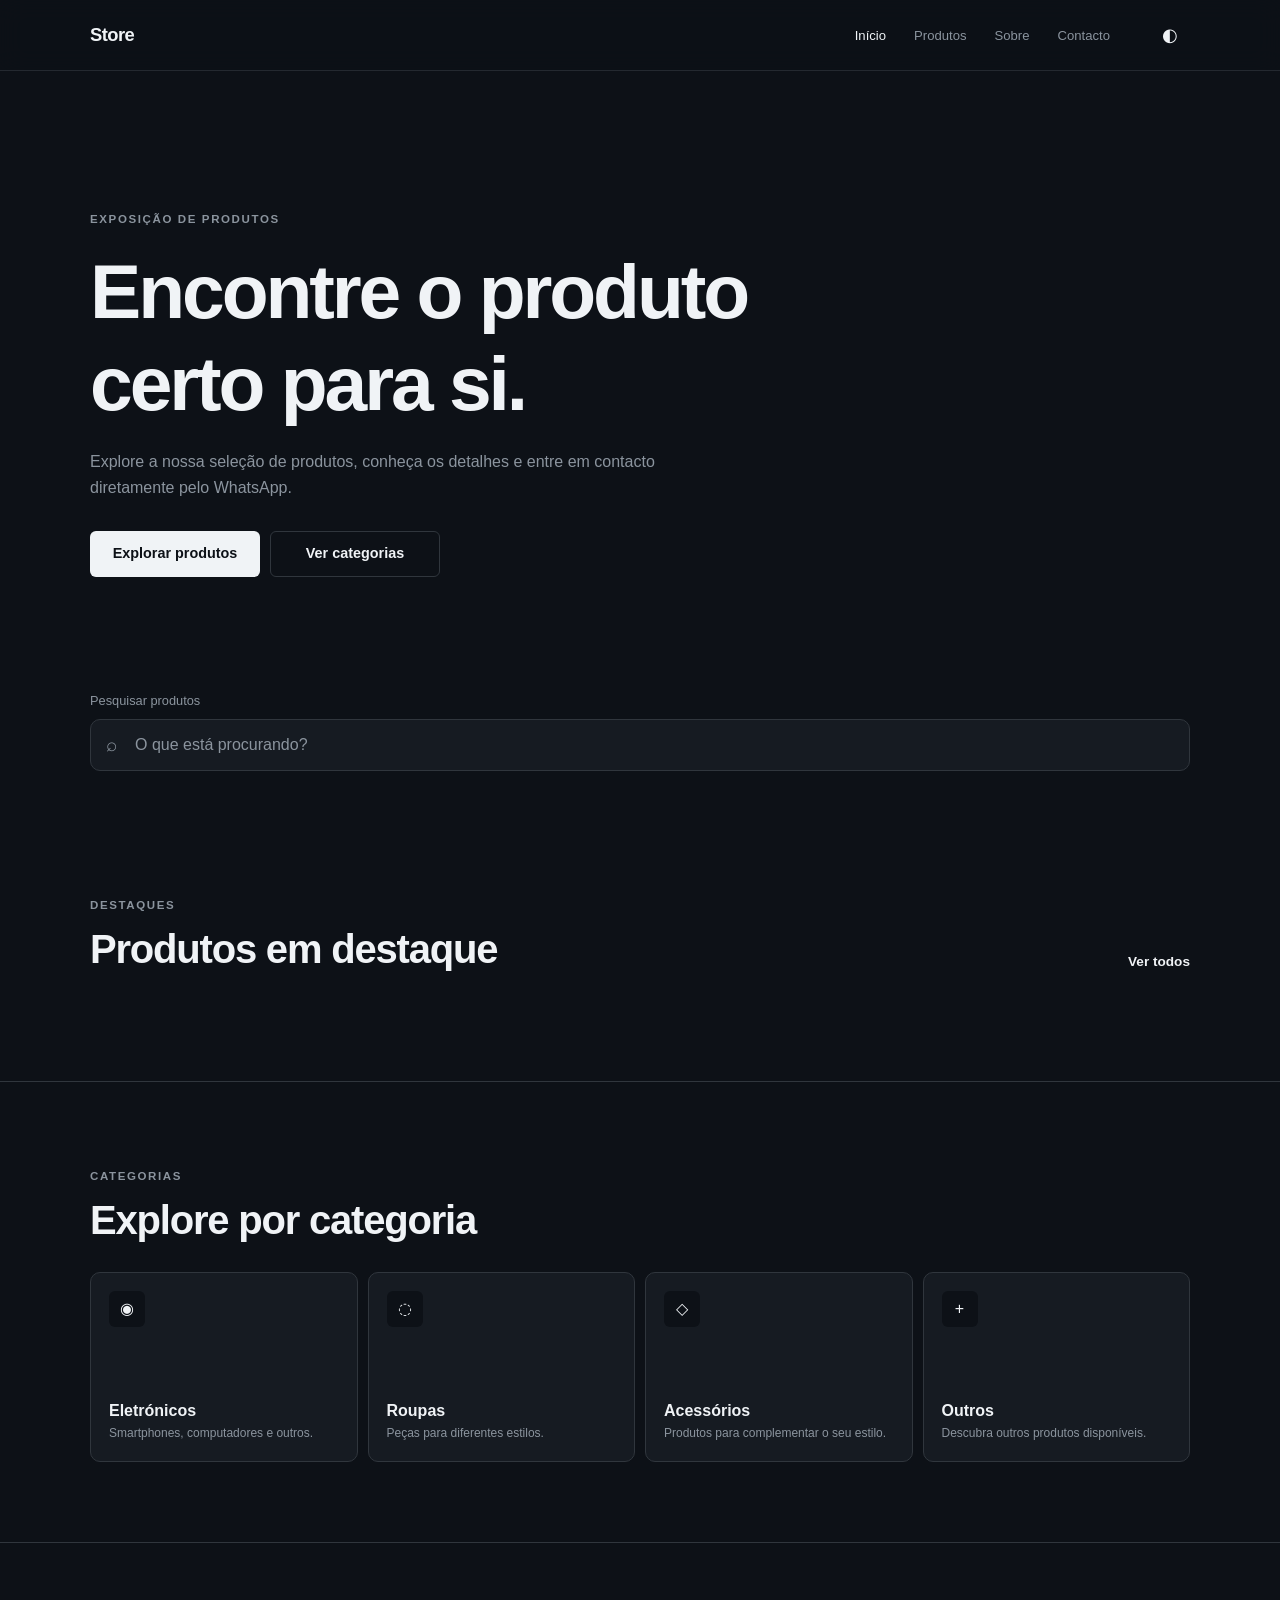
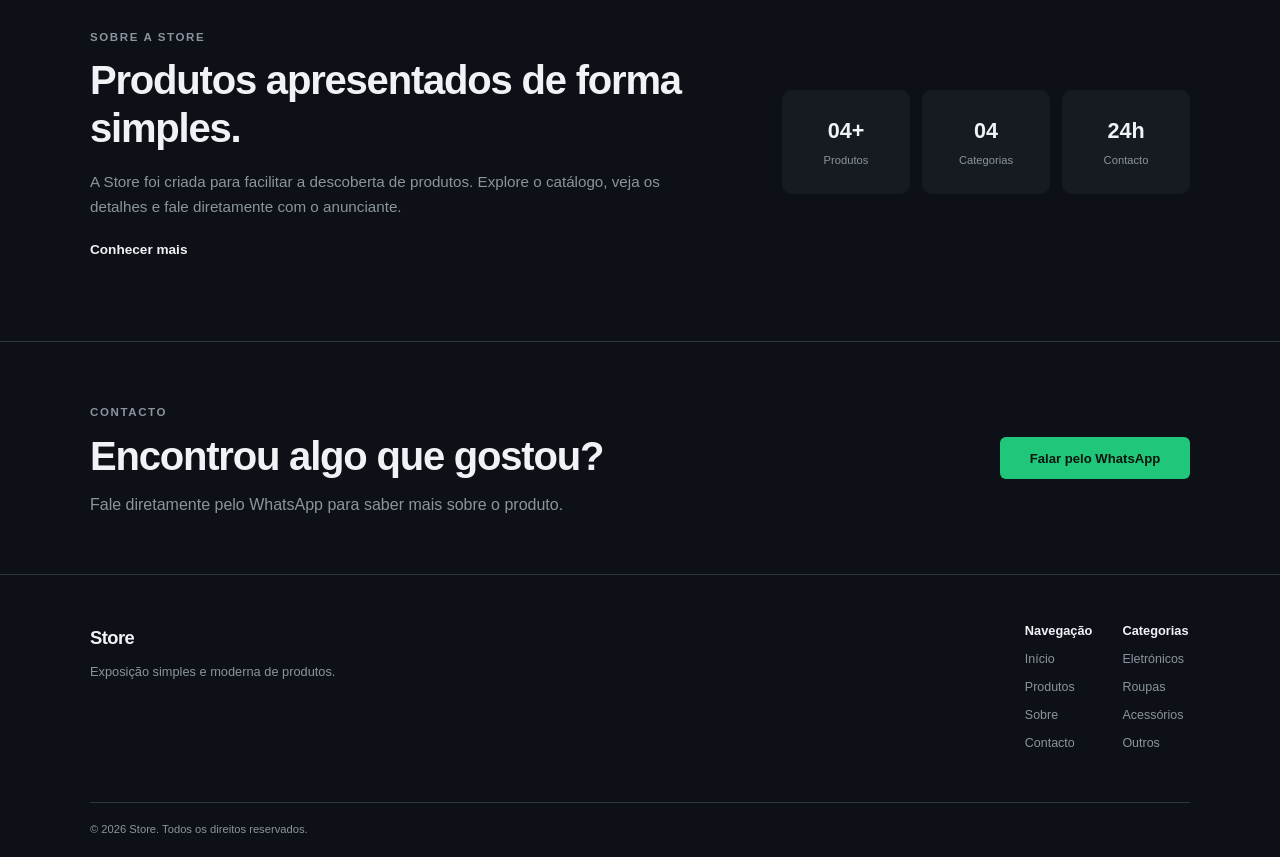
==== commit 01ea64c1: "Novas fuicionalidades Adicionando produtos, funcionalidade Js" ====
--- a/index.html
+++ b/index.html
@@ -1,247 +1,246 @@
 <!DOCTYPE html>
 <html lang="pt-MZ">
+
 <head>
     <meta charset="UTF-8">
     <meta name="viewport" content="width=device-width, initial-scale=1.0">
-    <title>Site de exposicao</title>
+
+    <meta
+        name="description"
+        content="Exposição de produtos. Explore o catálogo e entre em contacto pelo WhatsApp."
+    >
+
+    <meta name="author" content="Edilson Alexandre">
+
+    <title>Store | Exposição de Produtos</title>
+
     <link rel="stylesheet" href="Estilos/style.css">
 </head>
+
 <body>
-     <header class="header">
-        <div class="container">
-
-            <a href="index.html" class="logo" aria-label="Página inicial">
-                Store<span>.</span>
+
+    <header class="header">
+
+        <div class="container header-container">
+
+            <a href="index.html" class="logo">
+                Store
             </a>
 
-            <nav class="navigation" aria-label="Navegação principal">
-                <ul class="navigation-list">
-                    <li>
-                        <a href="index.html" class="active">Início</a>
-                    </li>
-                    <li>
-                        <a href="produtos.html">Produtos</a>
-                    </li>
-                    <li>
-                        <a href="sobre.html">Sobre</a>
-                    </li>
-                    <li>
-                        <a href="contacto.html">Contacto</a>
-                    </li>
-                </ul>
+            <nav class="desktop-nav" aria-label="Navegação principal">
+
+                <a href="index.html" class="nav-link active">
+                    Início
+                </a>
+
+                <a href="produtos.html" class="nav-link">
+                    Produtos
+                </a>
+
+                <a href="sobre.html" class="nav-link">
+                    Sobre
+                </a>
+
+                <a href="contacto.html" class="nav-link">
+                    Contacto
+                </a>
+
             </nav>
 
+            <div class="header-actions">
+
+                <button
+                    class="theme-toggle"
+                    id="theme-toggle"
+                    type="button"
+                    aria-label="Alterar tema"
+                >
+                    ◐
+                </button>
+
+                <button
+                    class="menu-toggle"
+                    id="menu-toggle"
+                    type="button"
+                    aria-label="Abrir menu"
+                    aria-expanded="false"
+                    aria-controls="mobile-menu"
+                >
+                    ☰
+                </button>
+
+            </div>
+
         </div>
+
+        <nav
+            class="mobile-menu"
+            id="mobile-menu"
+            aria-label="Navegação mobile"
+            hidden
+        >
+
+            <a href="index.html" class="mobile-nav-link active">
+                Início
+            </a>
+
+            <a href="produtos.html" class="mobile-nav-link">
+                Produtos
+            </a>
+
+            <a href="sobre.html" class="mobile-nav-link">
+                Sobre
+            </a>
+
+            <a href="contacto.html" class="mobile-nav-link">
+                Contacto
+            </a>
+
+        </nav>
+
     </header>
 
+
     <main>
 
         <section class="hero">
+
+            <div class="container hero-container">
+
+                <div class="hero-content">
+
+                    <span class="section-label">
+                        EXPOSIÇÃO DE PRODUTOS
+                    </span>
+
+                    <h1>
+                        Encontre o produto certo para si.
+                    </h1>
+
+                    <p>
+                        Explore a nossa seleção de produtos,
+                        conheça os detalhes e entre em contacto
+                        diretamente pelo WhatsApp.
+                    </p>
+
+                    <div class="hero-actions">
+
+                        <a
+                            href="produtos.html"
+                            class="button button-primary"
+                        >
+                            Explorar produtos
+                        </a>
+
+                        <a
+                            href="#categorias"
+                            class="button button-secondary"
+                        >
+                            Ver categorias
+                        </a>
+
+                    </div>
+
+                </div>
+
+            </div>
+
+        </section>
+
+
+        <section class="quick-search">
+
             <div class="container">
 
-                <div class="hero-content">
-                    <p class="section-label">EXPOSIÇÃO DE PRODUTOS</p>
-
-                    <h1>
-                        Encontre o produto
-                        <br>
-                        que procura.
-                    </h1>
-
-                    <p class="hero-description">
-                        Explore produtos selecionados e entre diretamente
-                        em contacto com o anunciante.
-                    </p>
-
-                    <a href="produtos.html" class="button">
-                        Explorar produtos
-                    </a>
-                </div>
-
-            </div>
+                <div class="search-box">
+
+                    <label for="home-search">
+                        Pesquisar produtos
+                    </label>
+
+                    <div class="search-input-wrapper">
+
+                        <span class="search-icon">
+                            ⌕
+                        </span>
+
+                        <input
+                            type="search"
+                            id="home-search"
+                            placeholder="O que está procurando?"
+                            autocomplete="off"
+                        >
+
+                    </div>
+
+                </div>
+
+            </div>
+
         </section>
 
+
         <section class="featured-products">
+
             <div class="container">
 
-                <header class="section-header">
+                <div class="section-header">
+
                     <div>
-                        <p class="section-label">DESTAQUES</p>
-                        <h2>Produtos em destaque</h2>
-                    </div>
-
-                    <a href="produtos.html" class="text-link">
+
+                        <span class="section-label">
+                            DESTAQUES
+                        </span>
+
+                        <h2>
+                            Produtos em destaque
+                        </h2>
+
+                    </div>
+
+                    <a
+                        href="produtos.html"
+                        class="section-link"
+                    >
                         Ver todos
                     </a>
-                </header>
-
-                <div class="products-grid">
-
-                    <article class="product-card">
-                        <a href="produto.html?id=1" class="product-image">
-                            <img
-                                src="images/produto-1.jpg"
-                                alt="Smartphone X1"
-                                loading="lazy"
-                            >
-                        </a>
-
-                        <div class="product-info">
-                            <p class="product-category">Eletrónicos</p>
-
-                            <h3>
-                                <a href="produto.html?id=1">
-                                    Smartphone X1
-                                </a>
-                            </h3>
-
-                            <p class="product-description">
-                                Smartphone moderno com design minimalista
-                                e alto desempenho.
-                            </p>
-
-                            <div class="product-footer">
-                                <span class="product-price">25.000 MT</span>
-
-                                <a
-                                    href="https://wa.me/258877815890"
-                                    target="_blank"
-                                    rel="noopener noreferrer"
-                                    class="whatsapp-button"
-                                >
-                                    WhatsApp
-                                </a>
-                            </div>
-                        </div>
-                    </article>
-
-                    <article class="product-card">
-                        <a href="produto.html?id=2" class="product-image">
-                            <img
-                                src="images/produto-2.jpg"
-                                alt="Relógio Classic"
-                                loading="lazy"
-                            >
-                        </a>
-
-                        <div class="product-info">
-                            <p class="product-category">Acessórios</p>
-
-                            <h3>
-                                <a href="produto.html?id=2">
-                                    Relógio Classic
-                                </a>
-                            </h3>
-
-                            <p class="product-description">
-                                Relógio elegante com design simples
-                                para diferentes ocasiões.
-                            </p>
-
-                            <div class="product-footer">
-                                <span class="product-price">8.500 MT</span>
-
-                                <a
-                                    href="https://wa.me/258877815890"
-                                    target="_blank"
-                                    rel="noopener noreferrer"
-                                    class="whatsapp-button"
-                                >
-                                    WhatsApp
-                                </a>
-                            </div>
-                        </div>
-                    </article>
-
-                    <article class="product-card">
-                        <a href="produto.html?id=3" class="product-image">
-                            <img
-                                src="images/produto-3.jpg"
-                                alt="T-Shirt Essential"
-                                loading="lazy"
-                            >
-                        </a>
-
-                        <div class="product-info">
-                            <p class="product-category">Roupas</p>
-
-                            <h3>
-                                <a href="produto.html?id=3">
-                                    T-Shirt Essential
-                                </a>
-                            </h3>
-
-                            <p class="product-description">
-                                T-shirt confortável com design simples
-                                e versátil para o dia a dia.
-                            </p>
-
-                            <div class="product-footer">
-                                <span class="product-price">1.500 MT</span>
-
-                                <a
-                                    href="https://wa.me/258877815890"
-                                    target="_blank"
-                                    rel="noopener noreferrer"
-                                    class="whatsapp-button"
-                                >
-                                    WhatsApp
-                                </a>
-                            </div>
-                        </div>
-                    </article>
-
-                    <article class="product-card">
-                        <a href="produto.html?id=4" class="product-image">
-                            <img
-                                src="imagens/Placa Wi-Fi.jpg"
-                                alt="Mochila Urban"
-                                loading="lazy"
-                            >
-                        </a>
-
-                        <div class="product-info">
-                            <p class="product-category">Acessórios</p>
-
-                            <h3>
-                                <a href="produto.html?id=4">
-                                    Adaptador USB
-                                </a>
-                            </h3>
-
-                            <p class="product-description">
-                                Conecte a internet a o seu combutador com o adaptador, velocidade de 360Mb/s. Super Rapido
-                            </p>
-
-                            <div class="product-footer">
-                                <span class="product-price">3.500 MT</span>
-
-                                <a
-                                    href="https://wa.me/258877815890"
-                                    target="_blank"
-                                    rel="noopener noreferrer"
-                                    class="whatsapp-button"
-                                >
-                                    Contacte-nos pelo WhatsApp
-                                </a>
-                            </div>
-                        </div>
-                    </article>
-
-                </div>
-
-            </div>
+
+                </div>
+
+                <div
+                    class="products-grid"
+                    id="featured-products"
+                >
+                </div>
+
+            </div>
+
         </section>
 
-        <section class="categories">
+
+        <section
+            class="categories"
+            id="categorias"
+        >
+
             <div class="container">
 
-                <header class="section-header">
+                <div class="section-header">
+
                     <div>
-                        <p class="section-label">CATEGORIAS</p>
-                        <h2>Explore por categoria</h2>
-                    </div>
-                </header>
+
+                        <span class="section-label">
+                            CATEGORIAS
+                        </span>
+
+                        <h2>
+                            Explore por categoria
+                        </h2>
+
+                    </div>
+
+                </div>
+
 
                 <div class="categories-grid">
 
@@ -249,130 +248,269 @@
                         href="produtos.html?categoria=eletronicos"
                         class="category-card"
                     >
-                        <h3>Eletrónicos</h3>
-                        <p>Explore dispositivos e produtos tecnológicos.</p>
-                    </a>
+
+                        <span class="category-icon">
+                            ◉
+                        </span>
+
+                        <div>
+
+                            <h3>
+                                Eletrónicos
+                            </h3>
+
+                            <p>
+                                Smartphones, computadores e outros.
+                            </p>
+
+                        </div>
+
+                    </a>
+
 
                     <a
                         href="produtos.html?categoria=roupas"
                         class="category-card"
                     >
-                        <h3>Roupas</h3>
-                        <p>Encontre peças para diferentes estilos.</p>
-                    </a>
+
+                        <span class="category-icon">
+                            ◌
+                        </span>
+
+                        <div>
+
+                            <h3>
+                                Roupas
+                            </h3>
+
+                            <p>
+                                Peças para diferentes estilos.
+                            </p>
+
+                        </div>
+
+                    </a>
+
 
                     <a
                         href="produtos.html?categoria=acessorios"
                         class="category-card"
                     >
-                        <h3>Acessórios</h3>
-                        <p>Pequenos detalhes para complementar o seu estilo.</p>
-                    </a>
+
+                        <span class="category-icon">
+                            ◇
+                        </span>
+
+                        <div>
+
+                            <h3>
+                                Acessórios
+                            </h3>
+
+                            <p>
+                                Produtos para complementar o seu estilo.
+                            </p>
+
+                        </div>
+
+                    </a>
+
 
                     <a
                         href="produtos.html?categoria=outros"
                         class="category-card"
                     >
-                        <h3>Outros</h3>
-                        <p>Descubra outros produtos disponíveis.</p>
-                    </a>
-
-                </div>
-
-            </div>
+
+                        <span class="category-icon">
+                            +
+                        </span>
+
+                        <div>
+
+                            <h3>
+                                Outros
+                            </h3>
+
+                            <p>
+                                Descubra outros produtos disponíveis.
+                            </p>
+
+                        </div>
+
+                    </a>
+
+                </div>
+
+            </div>
+
         </section>
 
+
         <section class="about-preview">
-            <div class="container">
+
+            <div class="container about-container">
 
                 <div class="about-content">
 
-                    <div class="about-text">
-                        <p class="section-label">SOBRE</p>
-
-                        <h2>
-                            Uma forma simples
-                            de encontrar produtos.
-                        </h2>
-
-                        <p>
-                            O nosso objetivo é apresentar produtos de forma
-                            clara e facilitar o contacto entre clientes
-                            e anunciantes.
-                        </p>
-
-                        <a href="sobre.html" class="text-link">
-                            Saiba mais
-                        </a>
-                    </div>
-
-                </div>
-
-            </div>
+                    <span class="section-label">
+                        SOBRE A STORE
+                    </span>
+
+                    <h2>
+                        Produtos apresentados de forma simples.
+                    </h2>
+
+                    <p>
+                        A Store foi criada para facilitar a descoberta
+                        de produtos. Explore o catálogo, veja os detalhes
+                        e fale diretamente com o anunciante.
+                    </p>
+
+                    <a
+                        href="sobre.html"
+                        class="text-link"
+                    >
+                        Conhecer mais
+                    </a>
+
+                </div>
+
+
+                <div class="about-stats">
+
+                    <div class="stat-card">
+                        <strong>04+</strong>
+                        <span>Produtos</span>
+                    </div>
+
+                    <div class="stat-card">
+                        <strong>04</strong>
+                        <span>Categorias</span>
+                    </div>
+
+                    <div class="stat-card">
+                        <strong>24h</strong>
+                        <span>Contacto</span>
+                    </div>
+
+                </div>
+
+            </div>
+
         </section>
 
+
         <section class="contact-cta">
-            <div class="container">
-
-                <div class="contact-content">
-                    <p class="section-label">CONTACTO</p>
+
+            <div class="container contact-container">
+
+                <div>
+
+                    <span class="section-label">
+                        CONTACTO
+                    </span>
 
                     <h2>
-                        Encontrou o que procura?
+                        Encontrou algo que gostou?
                     </h2>
 
                     <p>
-                        Entre em contacto diretamente com o anunciante
-                        através do WhatsApp.
+                        Fale diretamente pelo WhatsApp para
+                        saber mais sobre o produto.
                     </p>
 
-                    <a
-                        href="https://wa.me/258877815890"
-                        target="_blank"
-                        rel="noopener noreferrer"
-                        class="whatsapp-button"
-                    >
-                        Falar pelo WhatsApp
-                    </a>
-                </div>
-
-            </div>
+                </div>
+
+                <a
+                    href="https://wa.me/258877815890"
+                    class="whatsapp-button whatsapp-large"
+                    target="_blank"
+                    rel="noopener noreferrer"
+                >
+                    Falar pelo WhatsApp
+                </a>
+
+            </div>
+
         </section>
 
     </main>
 
+
     <footer class="footer">
-        <div class="container">
-
-            <div class="footer-content">
-
-                <div class="footer-brand">
-                    <a href="index.html" class="logo">
-                        Store<span>.</span>
-                    </a>
-
-                    <p>
-                        Uma forma simples de descobrir produtos.
-                    </p>
-                </div>
-
-                <nav class="footer-navigation" aria-label="Navegação do rodapé">
+
+        <div class="container footer-container">
+
+            <div class="footer-brand">
+
+                <a href="index.html" class="logo">
+                    Store
+                </a>
+
+                <p>
+                    Exposição simples e moderna de produtos.
+                </p>
+
+            </div>
+
+
+            <div class="footer-links">
+
+                <div>
+
+                    <h3>Navegação</h3>
+
                     <a href="index.html">Início</a>
                     <a href="produtos.html">Produtos</a>
                     <a href="sobre.html">Sobre</a>
                     <a href="contacto.html">Contacto</a>
-                </nav>
-
-            </div>
-
-            <div class="footer-bottom">
-                <p>
-                    &copy; 2026 Store. Todos os direitos reservados.
-                </p>
+
+                </div>
+
+
+                <div>
+
+                    <h3>Categorias</h3>
+
+                    <a href="produtos.html?categoria=eletronicos">
+                        Eletrónicos
+                    </a>
+
+                    <a href="produtos.html?categoria=roupas">
+                        Roupas
+                    </a>
+
+                    <a href="produtos.html?categoria=acessorios">
+                        Acessórios
+                    </a>
+
+                    <a href="produtos.html?categoria=outros">
+                        Outros
+                    </a>
+
+                </div>
+
             </div>
 
         </div>
+
+
+        <div class="container footer-bottom">
+
+            <p>
+                &copy; 2026 Store. Todos os direitos reservados.
+            </p>
+
+        </div>
+
     </footer>
 
+
+    <script
+        type="module"
+        src="js/app.js"
+    ></script>
+
 </body>
+
 </html>
--- a/Estilos/style.css
+++ b/Estilos/style.css
@@ -1,7 +1,3 @@
-/* ==============================
-   VARIÁVEIS
-============================== */
-
 :root {
     --color-bg: #0d1117;
     --color-surface: #161b22;
@@ -20,14 +16,13 @@
 
     --radius-sm: 6px;
     --radius-md: 10px;
+    --radius-lg: 14px;
 
     --transition: 0.2s ease;
 }
 
 
-/* ==============================
-   RESET
-============================== */
+/* Reset */
 
 * {
     margin: 0;
@@ -40,7 +35,7 @@
 }
 
 body {
-    min-height: 100vh;
+    min-width: 320px;
     background: var(--color-bg);
     color: var(--color-text);
     font-family: var(--font-family);
@@ -50,7 +45,6 @@
 img {
     display: block;
     width: 100%;
-    height: auto;
 }
 
 a {
@@ -60,171 +54,290 @@
 
 button,
 input,
-textarea {
+select {
     font: inherit;
 }
 
 button {
-    border: 0;
     cursor: pointer;
 }
 
 
-/* ==============================
-   ELEMENTOS GERAIS
-============================== */
+/* Estrutura */
 
 .container {
     width: min(100% - 32px, var(--container-width));
     margin-inline: auto;
 }
 
+section {
+    padding: 64px 0;
+}
+
+
+/* Tipografia */
+
+h1,
+h2,
+h3 {
+    line-height: 1.2;
+}
+
+h1 {
+    font-size: clamp(2.2rem, 8vw, 4.5rem);
+    letter-spacing: -0.04em;
+}
+
+h2 {
+    margin-top: 8px;
+    font-size: clamp(1.7rem, 5vw, 2.5rem);
+    letter-spacing: -0.03em;
+}
+
+h3 {
+    font-size: 1rem;
+}
+
+p {
+    color: var(--color-text-muted);
+}
+
 .section-label {
-    margin-bottom: 8px;
-    color: var(--color-primary);
+    display: inline-block;
+    color: var(--color-text-muted);
     font-size: 0.72rem;
     font-weight: 700;
-    letter-spacing: 0.12em;
-}
-
-.section-header {
+    letter-spacing: 0.14em;
+}
+
+
+/* Header */
+
+.header {
+    position: sticky;
+    top: 0;
+    z-index: 1000;
+    background: rgba(13, 17, 23, 0.92);
+    border-bottom: 1px solid rgba(48, 54, 61, 0.7);
+    backdrop-filter: blur(12px);
+}
+
+.header-container {
+    min-height: 64px;
     display: flex;
-    align-items: end;
+    align-items: center;
     justify-content: space-between;
-    gap: 16px;
-    margin-bottom: 24px;
-}
-
-.section-header h2 {
-    font-size: 1.5rem;
-    line-height: 1.2;
-}
-
-.text-link {
+    gap: 20px;
+}
+
+.logo {
+    font-size: 1.15rem;
+    font-weight: 700;
+    letter-spacing: -0.03em;
+}
+
+.desktop-nav {
+    display: none;
+}
+
+.header-actions {
+    display: flex;
+    align-items: center;
+    gap: 8px;
+}
+
+.theme-toggle,
+.menu-toggle {
+    width: 40px;
+    height: 40px;
+    display: grid;
+    place-items: center;
+    border: 0;
+    border-radius: var(--radius-sm);
+    background: transparent;
+    color: var(--color-text);
+    font-size: 1.1rem;
+    transition: background var(--transition);
+}
+
+.theme-toggle:hover,
+.menu-toggle:hover {
+    background: var(--color-surface);
+}
+
+.mobile-menu {
+    padding: 8px 16px 16px;
+    border-top: 1px solid var(--color-border);
+    background: var(--color-bg);
+}
+
+.mobile-nav-link {
+    display: block;
+    padding: 12px 0;
     color: var(--color-text-muted);
-    font-size: 0.85rem;
+    font-size: 0.95rem;
     transition: color var(--transition);
 }
 
-.text-link:hover {
-    color: var(--color-text);
-}
+.mobile-nav-link:hover,
+.mobile-nav-link.active {
+    color: var(--color-text);
+}
+
+
+/* Hero */
+
+.hero {
+    padding: 88px 0 72px;
+}
+
+.hero-container {
+    display: flex;
+    align-items: center;
+}
+
+.hero-content {
+    max-width: 720px;
+}
+
+.hero h1 {
+    max-width: 700px;
+    margin-top: 14px;
+}
+
+.hero p {
+    max-width: 600px;
+    margin-top: 20px;
+    font-size: 1rem;
+}
+
+.hero-actions {
+    display: flex;
+    flex-direction: column;
+    gap: 10px;
+    margin-top: 30px;
+}
+
+
+/* Botões */
 
 .button {
+    min-height: 46px;
     display: inline-flex;
     align-items: center;
     justify-content: center;
-    min-height: 44px;
     padding: 0 20px;
     border-radius: var(--radius-sm);
+    font-size: 0.9rem;
+    font-weight: 600;
+    transition:
+        background var(--transition),
+        border-color var(--transition),
+        transform var(--transition);
+}
+
+.button:hover {
+    transform: translateY(-1px);
+}
+
+.button-primary {
     background: var(--color-text);
     color: var(--color-bg);
-    font-size: 0.9rem;
-    font-weight: 700;
+}
+
+.button-primary:hover {
+    background: #ffffff;
+}
+
+.button-secondary {
+    border: 1px solid var(--color-border);
+    color: var(--color-text);
+}
+
+.button-secondary:hover {
+    background: var(--color-surface);
+}
+
+
+/* Pesquisa */
+
+.quick-search {
+    padding-top: 0;
+    padding-bottom: 40px;
+}
+
+.search-box label {
+    display: block;
+    margin-bottom: 8px;
+    color: var(--color-text-muted);
+    font-size: 0.8rem;
+}
+
+.search-input-wrapper {
+    position: relative;
+}
+
+.search-icon {
+    position: absolute;
+    top: 50%;
+    left: 16px;
+    transform: translateY(-50%);
+    color: var(--color-text-muted);
+    font-size: 1.2rem;
+    pointer-events: none;
+}
+
+.search-input-wrapper input {
+    width: 100%;
+    height: 52px;
+    padding: 0 16px 0 44px;
+    border: 1px solid var(--color-border);
+    border-radius: var(--radius-md);
+    outline: none;
+    background: var(--color-surface);
+    color: var(--color-text);
     transition:
-        background var(--transition),
-        transform var(--transition);
-}
-
-.button:hover {
-    background: #d8dde3;
-    transform: translateY(-1px);
-}
-
-
-/* ==============================
-   HEADER
-============================== */
-
-.header {
-    position: sticky;
-    top: 0;
-    z-index: 100;
-    border-bottom: 1px solid var(--color-border);
-    background: rgba(13, 17, 23, 0.95);
-}
-
-.header .container {
+        border-color var(--transition),
+        background var(--transition);
+}
+
+.search-input-wrapper input::placeholder {
+    color: var(--color-text-muted);
+}
+
+.search-input-wrapper input:focus {
+    border-color: var(--color-primary);
+    background: var(--color-surface-hover);
+}
+
+
+/* Cabeçalho de seção */
+
+.section-header {
     display: flex;
-    align-items: center;
-    justify-content: space-between;
-    min-height: 64px;
-}
-
-.logo {
-    font-size: 1.2rem;
-    font-weight: 700;
-    letter-spacing: -0.03em;
-}
-
-.logo span {
-    color: var(--color-primary);
-}
-
-.navigation {
-    display: none;
-}
-
-.navigation-list {
-    display: flex;
-    list-style: none;
-    gap: 28px;
-}
-
-.navigation-list a {
-    color: var(--color-text-muted);
+    flex-direction: column;
+    gap: 16px;
+    margin-bottom: 28px;
+}
+
+.section-link,
+.text-link {
+    color: var(--color-text);
     font-size: 0.85rem;
-    transition: color var(--transition);
-}
-
-.navigation-list a:hover,
-.navigation-list a.active {
-    color: var(--color-text);
-}
-
-
-/* ==============================
-   HERO
-============================== */
-
-.hero {
-    display: flex;
-    align-items: center;
-    min-height: 560px;
-    border-bottom: 1px solid var(--color-border);
-}
-
-.hero-content {
-    max-width: 680px;
-    padding: 64px 0;
-}
-
-.hero h1 {
-    max-width: 650px;
-    margin-bottom: 20px;
-    font-size: clamp(2.2rem, 9vw, 4rem);
-    line-height: 1.05;
-    letter-spacing: -0.04em;
-}
-
-.hero-description {
-    max-width: 520px;
-    margin-bottom: 28px;
-    color: var(--color-text-muted);
-    font-size: 1rem;
-}
-
-
-/* ==============================
-   PRODUTOS
-============================== */
-
-.featured-products {
-    padding: 64px 0;
-}
+    font-weight: 600;
+}
+
+.section-link:hover,
+.text-link:hover {
+    text-decoration: underline;
+}
+
+
+/* Produtos */
 
 .products-grid {
     display: grid;
+    grid-template-columns: 1fr;
     gap: 16px;
 }
 
@@ -234,20 +347,22 @@
     border-radius: var(--radius-md);
     background: var(--color-surface);
     transition:
+        transform var(--transition),
         border-color var(--transition),
         background var(--transition);
 }
 
 .product-card:hover {
-    border-color: #4b5563;
+    transform: translateY(-3px);
+    border-color: #46515d;
     background: var(--color-surface-hover);
 }
 
 .product-image {
-    display: block;
+    position: relative;
     aspect-ratio: 1 / 1;
     overflow: hidden;
-    background: #111820;
+    background: #11161d;
 }
 
 .product-image img {
@@ -261,234 +376,489 @@
     transform: scale(1.03);
 }
 
-.product-info {
-    padding: 16px;
+.favorite-button {
+    position: absolute;
+    top: 12px;
+    right: 12px;
+    width: 38px;
+    height: 38px;
+    display: grid;
+    place-items: center;
+    border: 1px solid rgba(255, 255, 255, 0.12);
+    border-radius: 50%;
+    background: rgba(13, 17, 23, 0.82);
+    color: var(--color-text);
+    font-size: 1.15rem;
+    backdrop-filter: blur(8px);
+    transition:
+        background var(--transition),
+        transform var(--transition);
+}
+
+.favorite-button:hover {
+    background: var(--color-surface-hover);
+    transform: scale(1.05);
+}
+
+.product-content {
+    padding: 18px;
 }
 
 .product-category {
-    margin-bottom: 4px;
     color: var(--color-text-muted);
-    font-size: 0.72rem;
-}
-
-.product-info h3 {
-    margin-bottom: 8px;
+    font-size: 0.7rem;
+    font-weight: 700;
+    letter-spacing: 0.08em;
+    text-transform: uppercase;
+}
+
+.product-name {
+    margin-top: 8px;
+    font-size: 1.05rem;
+}
+
+.product-description {
+    min-height: 48px;
+    margin-top: 8px;
+    font-size: 0.85rem;
+    line-height: 1.5;
+}
+
+.product-price {
+    display: block;
+    margin-top: 14px;
     font-size: 1rem;
-}
-
-.product-description {
-    margin-bottom: 16px;
-    color: var(--color-text-muted);
-    font-size: 0.82rem;
-    line-height: 1.5;
-}
-
-.product-footer {
-    display: flex;
-    align-items: center;
-    justify-content: space-between;
-    gap: 10px;
-}
-
-.product-price {
-    font-size: 0.95rem;
-    font-weight: 700;
-}
-
+    color: var(--color-text);
+}
+
+.product-actions {
+    display: grid;
+    grid-template-columns: 1fr;
+    gap: 8px;
+    margin-top: 18px;
+}
+
+.product-button,
 .whatsapp-button {
+    min-height: 42px;
     display: inline-flex;
     align-items: center;
     justify-content: center;
-    min-height: 38px;
     padding: 0 14px;
     border-radius: var(--radius-sm);
-    background: var(--color-whatsapp);
-    color: #07150e;
-    font-size: 0.78rem;
+    font-size: 0.82rem;
     font-weight: 700;
     transition:
-        background var(--transition),
-        transform var(--transition);
+        transform var(--transition),
+        background var(--transition);
+}
+
+.product-button {
+    border: 1px solid var(--color-border);
+    background: transparent;
+    color: var(--color-text);
+}
+
+.product-button:hover {
+    background: var(--color-bg);
+}
+
+.whatsapp-button {
+    background: var(--color-whatsapp);
+    color: #06150d;
 }
 
 .whatsapp-button:hover {
-    background: #28d486;
     transform: translateY(-1px);
-}
-
-
-/* ==============================
-   CATEGORIAS
-============================== */
+    background: #28d885;
+}
+
+.whatsapp-large {
+    min-width: 190px;
+}
+
+
+/* Categorias */
 
 .categories {
-    padding: 64px 0;
     border-top: 1px solid var(--color-border);
+    border-bottom: 1px solid var(--color-border);
 }
 
 .categories-grid {
     display: grid;
     grid-template-columns: repeat(2, 1fr);
-    gap: 12px;
+    gap: 10px;
 }
 
 .category-card {
-    min-height: 130px;
+    min-height: 150px;
+    display: flex;
+    flex-direction: column;
+    justify-content: space-between;
     padding: 18px;
     border: 1px solid var(--color-border);
     border-radius: var(--radius-md);
     background: var(--color-surface);
     transition:
-        background var(--transition),
-        border-color var(--transition);
+        transform var(--transition),
+        background var(--transition);
 }
 
 .category-card:hover {
+    transform: translateY(-2px);
     background: var(--color-surface-hover);
-    border-color: #4b5563;
+}
+
+.category-icon {
+    width: 36px;
+    height: 36px;
+    display: grid;
+    place-items: center;
+    border-radius: var(--radius-sm);
+    background: var(--color-bg);
+    color: var(--color-text);
+    font-size: 1rem;
 }
 
 .category-card h3 {
-    margin-bottom: 6px;
+    margin-top: 18px;
+}
+
+.category-card p {
+    margin-top: 5px;
+    font-size: 0.75rem;
+    line-height: 1.45;
+}
+
+
+/* Sobre */
+
+.about-preview {
+    background: var(--color-bg);
+}
+
+.about-container {
+    display: grid;
+    gap: 40px;
+}
+
+.about-content {
+    max-width: 650px;
+}
+
+.about-content h2 {
+    max-width: 600px;
+}
+
+.about-content p {
+    margin-top: 18px;
     font-size: 0.95rem;
 }
 
-.category-card p {
+.text-link {
+    display: inline-block;
+    margin-top: 20px;
+}
+
+.about-stats {
+    display: grid;
+    grid-template-columns: repeat(3, 1fr);
+    gap: 8px;
+}
+
+.stat-card {
+    padding: 18px 12px;
+    border-radius: var(--radius-md);
+    background: var(--color-surface);
+    text-align: center;
+}
+
+.stat-card strong {
+    display: block;
+    font-size: 1.35rem;
+}
+
+.stat-card span {
+    display: block;
+    margin-top: 4px;
     color: var(--color-text-muted);
-    font-size: 0.75rem;
-    line-height: 1.4;
-}
-
-
-/* ==============================
-   SOBRE
-============================== */
-
-.about-preview {
-    padding: 64px 0;
+    font-size: 0.7rem;
+}
+
+
+/* Contacto */
+
+.contact-cta {
+    padding: 56px 0;
     border-top: 1px solid var(--color-border);
 }
 
-.about-content {
-    max-width: 680px;
-}
-
-.about-text h2 {
-    margin-bottom: 18px;
-    font-size: clamp(1.8rem, 7vw, 2.5rem);
-    line-height: 1.15;
-    letter-spacing: -0.03em;
-}
-
-.about-text p:not(.section-label) {
-    max-width: 580px;
-    margin-bottom: 20px;
-    color: var(--color-text-muted);
-}
-
-
-/* ==============================
-   CONTACTO
-============================== */
-
-.contact-cta {
-    padding: 48px 0;
-}
-
-.contact-content {
+.contact-container {
     display: flex;
     flex-direction: column;
-    align-items: flex-start;
-    padding: 28px;
+    gap: 24px;
+}
+
+.contact-container h2 {
+    max-width: 600px;
+}
+
+.contact-container p {
+    max-width: 550px;
+    margin-top: 12px;
+}
+
+
+/* Footer */
+
+.footer {
+    padding-top: 48px;
+    border-top: 1px solid var(--color-border);
+}
+
+.footer-container {
+    display: flex;
+    flex-direction: column;
+    gap: 40px;
+}
+
+.footer-brand {
+    max-width: 300px;
+}
+
+.footer-brand p {
+    margin-top: 10px;
+    font-size: 0.8rem;
+}
+
+.footer-links {
+    display: grid;
+    grid-template-columns: repeat(2, 1fr);
+    gap: 30px;
+}
+
+.footer-links h3 {
+    margin-bottom: 12px;
+    color: var(--color-text);
+    font-size: 0.8rem;
+}
+
+.footer-links a {
+    display: block;
+    margin-bottom: 8px;
+    color: var(--color-text-muted);
+    font-size: 0.78rem;
+    transition: color var(--transition);
+}
+
+.footer-links a:hover {
+    color: var(--color-text);
+}
+
+.footer-bottom {
+    margin-top: 40px;
+    padding: 18px 0;
+    border-top: 1px solid var(--color-border);
+}
+
+.footer-bottom p {
+    font-size: 0.7rem;
+}
+
+
+/* Catálogo */
+
+.catalog-header {
+    padding-bottom: 36px;
+}
+
+.catalog-header p {
+    max-width: 600px;
+    margin-top: 14px;
+}
+
+.catalog-tools {
+    display: grid;
+    gap: 12px;
+    margin-bottom: 24px;
+}
+
+.filter-box label,
+.sort-box label {
+    display: block;
+    margin-bottom: 7px;
+    color: var(--color-text-muted);
+    font-size: 0.78rem;
+}
+
+.filter-box select,
+.sort-box select {
+    width: 100%;
+    height: 46px;
+    padding: 0 12px;
+    border: 1px solid var(--color-border);
+    border-radius: var(--radius-sm);
+    outline: none;
+    background: var(--color-surface);
+    color: var(--color-text);
+}
+
+.filter-box select:focus,
+.sort-box select:focus {
+    border-color: var(--color-primary);
+}
+
+.catalog-info {
+    display: flex;
+    align-items: center;
+    justify-content: space-between;
+    gap: 16px;
+    margin-bottom: 18px;
+}
+
+.catalog-info p {
+    font-size: 0.8rem;
+}
+
+#product-count {
+    color: var(--color-text);
+    font-weight: 700;
+}
+
+#favorites-toggle {
+    min-height: 38px;
+    padding: 0 12px;
+    border: 1px solid var(--color-border);
+    border-radius: var(--radius-sm);
+    background: transparent;
+    color: var(--color-text);
+    font-size: 0.75rem;
+}
+
+#favorites-toggle:hover {
+    background: var(--color-surface);
+}
+
+
+/* Estado vazio */
+
+.empty-state {
+    padding: 60px 20px;
     border: 1px solid var(--color-border);
     border-radius: var(--radius-md);
+    text-align: center;
+}
+
+.empty-state h2 {
+    font-size: 1.3rem;
+}
+
+.empty-state p {
+    max-width: 400px;
+    margin: 10px auto 0;
+    font-size: 0.85rem;
+}
+
+#clear-filters {
+    margin-top: 20px;
+    min-height: 42px;
+    padding: 0 16px;
+    border: 1px solid var(--color-border);
+    border-radius: var(--radius-sm);
     background: var(--color-surface);
-}
-
-.contact-content h2 {
-    margin-bottom: 10px;
-    font-size: 1.5rem;
-}
-
-.contact-content p:not(.section-label) {
-    max-width: 550px;
-    margin-bottom: 22px;
-    color: var(--color-text-muted);
-    font-size: 0.9rem;
-}
-
-
-/* ==============================
-   FOOTER
-============================== */
-
-.footer {
-    margin-top: 32px;
+    color: var(--color-text);
+}
+
+
+/* Produtos recentes */
+
+.recent-products {
     border-top: 1px solid var(--color-border);
 }
 
-.footer-content {
-    display: flex;
-    flex-direction: column;
-    gap: 28px;
-    padding: 40px 0;
-}
-
-.footer-brand p {
-    max-width: 250px;
-    margin-top: 8px;
-    color: var(--color-text-muted);
-    font-size: 0.8rem;
-}
-
-.footer-navigation {
-    display: flex;
-    flex-wrap: wrap;
-    gap: 18px;
-}
-
-.footer-navigation a {
-    color: var(--color-text-muted);
-    font-size: 0.8rem;
-    transition: color var(--transition);
-}
-
-.footer-navigation a:hover {
-    color: var(--color-text);
-}
-
-.footer-bottom {
-    padding: 18px 0;
-    border-top: 1px solid var(--color-border);
-}
-
-.footer-bottom p {
-    color: var(--color-text-muted);
-    font-size: 0.72rem;
-}
-
-
-/* ==============================
-   TABLET
-============================== */
+
+/* Tema claro */
+
+[data-theme="light"] {
+    --color-bg: #ffffff;
+    --color-surface: #f6f7f9;
+    --color-surface-hover: #eef0f3;
+    --color-border: #d9dde3;
+
+    --color-text: #111827;
+    --color-text-muted: #68707d;
+
+    --color-primary: #2563eb;
+    --color-whatsapp: #20c77a;
+}
+
+[data-theme="light"] .header {
+    background: rgba(255, 255, 255, 0.92);
+}
+
+[data-theme="light"] .product-image {
+    background: #eef0f3;
+}
+
+[data-theme="light"] .favorite-button {
+    background: rgba(255, 255, 255, 0.88);
+    border-color: rgba(0, 0, 0, 0.08);
+}
+
+[data-theme="light"] .button-primary {
+    background: var(--color-text);
+    color: var(--color-bg);
+}
+
+
+/* Tablet */
 
 @media (min-width: 600px) {
+
+    section {
+        padding: 80px 0;
+    }
+
+    .hero {
+        padding: 110px 0 90px;
+    }
+
+    .hero-actions {
+        flex-direction: row;
+    }
+
+    .hero-actions .button {
+        min-width: 170px;
+    }
 
     .products-grid {
         grid-template-columns: repeat(2, 1fr);
     }
 
-    .footer-content {
+    .catalog-tools {
+        grid-template-columns: 2fr 1fr 1fr;
+        align-items: end;
+    }
+
+    .product-actions {
+        grid-template-columns: 1fr 1fr;
+    }
+
+    .contact-container {
         flex-direction: row;
-        align-items: flex-start;
+        align-items: center;
         justify-content: space-between;
     }
-}
-
-
-/* ==============================
-   DESKTOP
-============================== */
+
+    .footer-container {
+        flex-direction: row;
+        justify-content: space-between;
+    }
+}
+
+
+/* Desktop */
 
 @media (min-width: 900px) {
 
@@ -496,33 +866,80 @@
         width: min(100% - 48px, var(--container-width));
     }
 
-    .header .container {
-        min-height: 72px;
-    }
-
-    .navigation {
-        display: block;
+    .header-container {
+        min-height: 70px;
+    }
+
+    .desktop-nav {
+        display: flex;
+        align-items: center;
+        gap: 28px;
+        margin-left: auto;
+    }
+
+    .nav-link {
+        color: var(--color-text-muted);
+        font-size: 0.82rem;
+        transition: color var(--transition);
+    }
+
+    .nav-link:hover,
+    .nav-link.active {
+        color: var(--color-text);
+    }
+
+    .header-actions {
+        margin-left: 20px;
+    }
+
+    .menu-toggle,
+    .mobile-menu {
+        display: none;
+    }
+
+    .hero {
+        min-height: 620px;
+        display: flex;
+        align-items: center;
+    }
+
+    .hero h1 {
+        font-size: clamp(3.5rem, 6vw, 5rem);
+    }
+
+    .section-header {
+        flex-direction: row;
+        align-items: end;
+        justify-content: space-between;
     }
 
     .products-grid {
         grid-template-columns: repeat(4, 1fr);
     }
 
-    .hero {
-        min-height: 620px;
-    }
-
-    .featured-products,
-    .categories,
-    .about-preview {
-        padding: 88px 0;
-    }
-
     .categories-grid {
         grid-template-columns: repeat(4, 1fr);
     }
 
-    .contact-cta {
-        padding: 64px 0;
+    .category-card {
+        min-height: 190px;
+    }
+
+    .about-container {
+        grid-template-columns: 1.5fr 1fr;
+        align-items: center;
+        gap: 80px;
+    }
+
+    .about-stats {
+        gap: 12px;
+    }
+
+    .stat-card {
+        padding: 24px 12px;
+    }
+
+    .catalog-header {
+        padding-top: 90px;
     }
 }
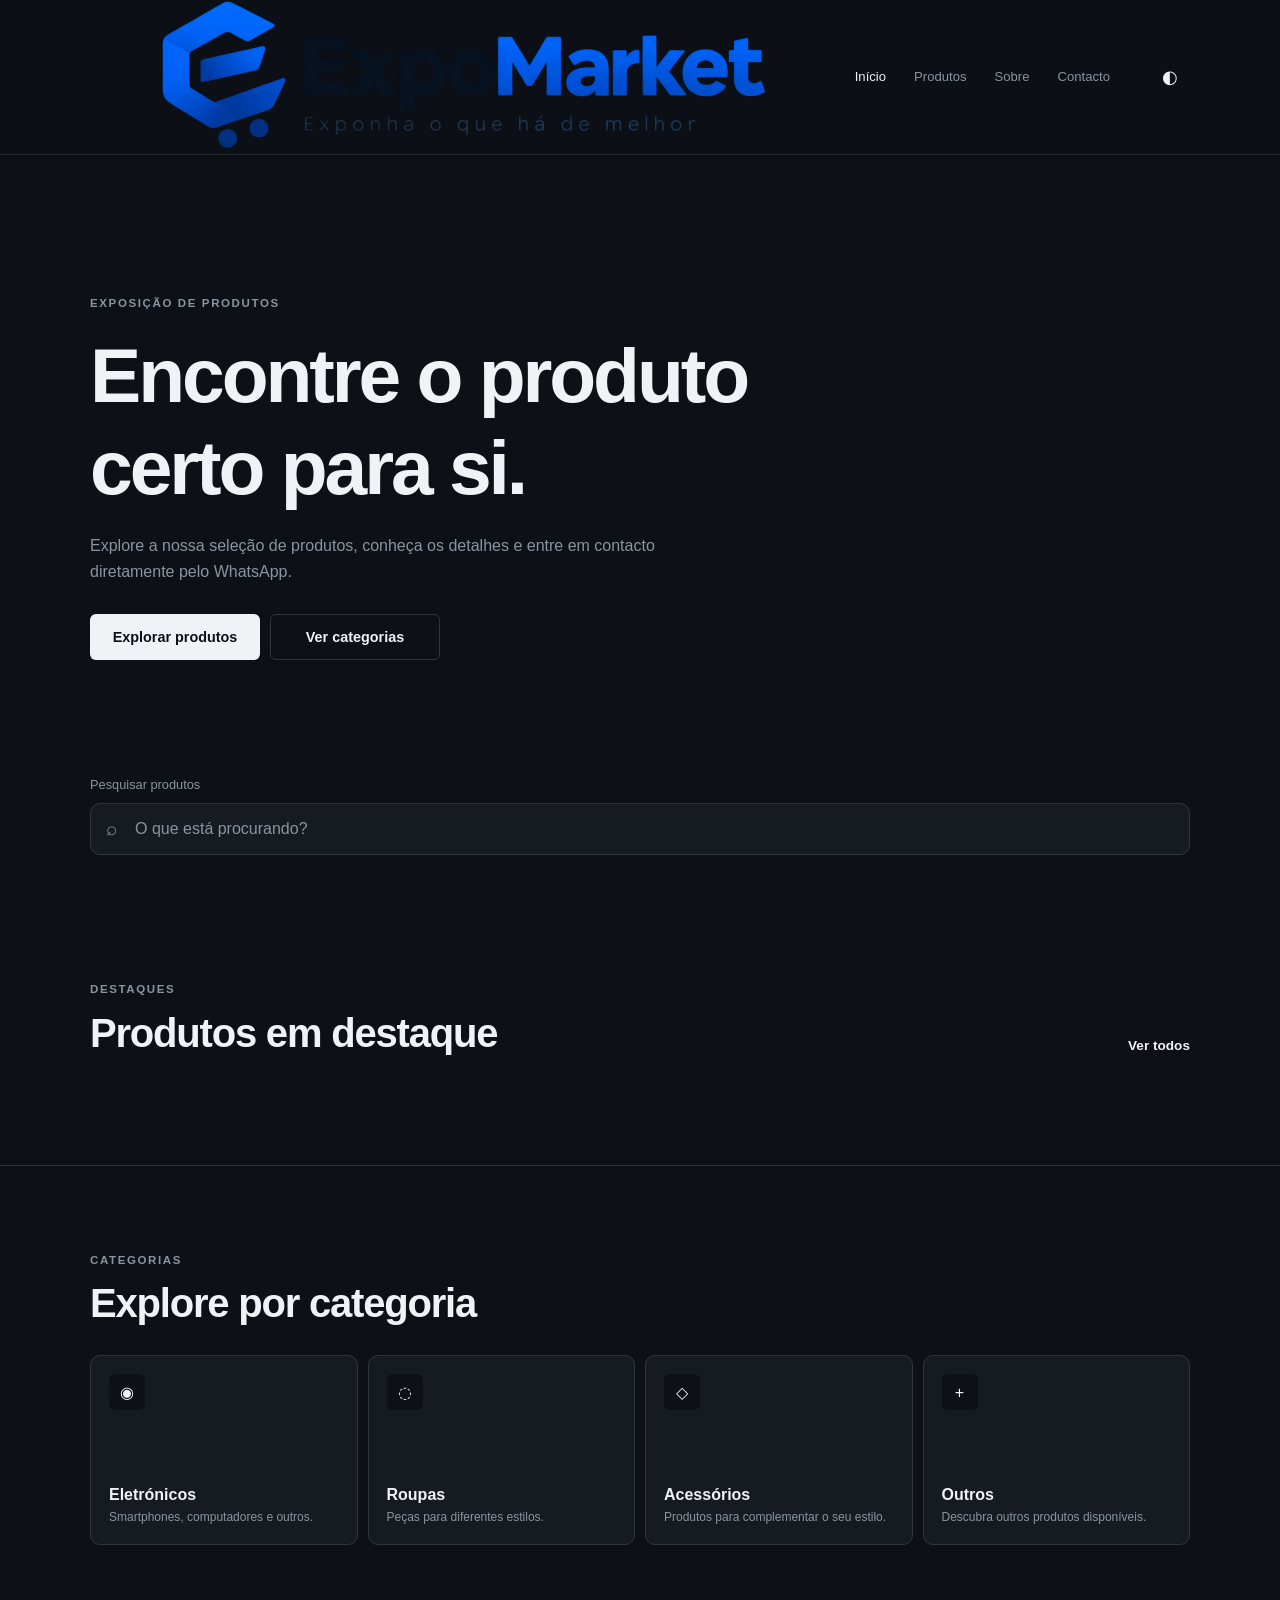
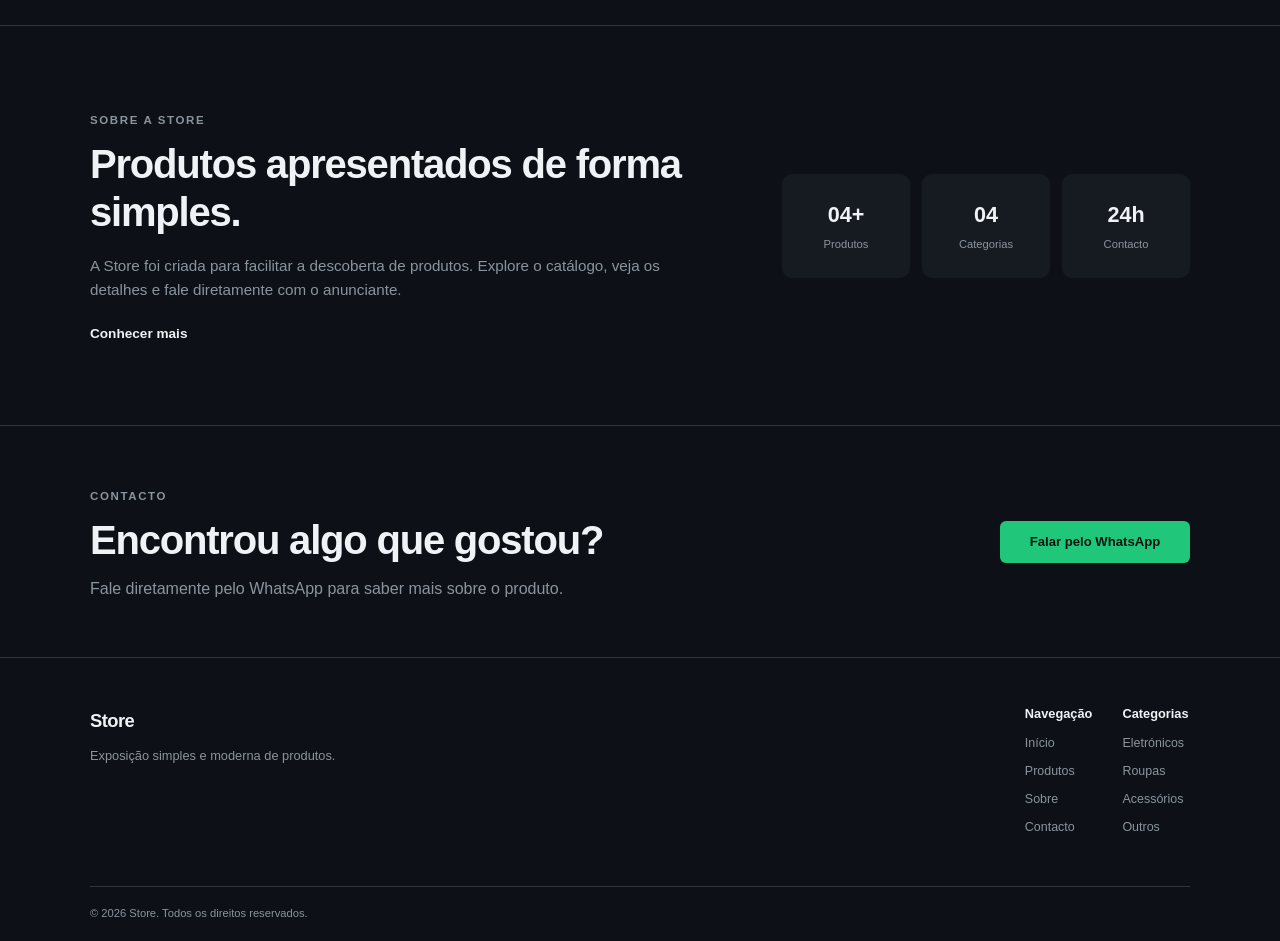
==== commit 6e19696e: "Adicionado logo" ====
--- a/index.html
+++ b/index.html
@@ -4,27 +4,19 @@
 <head>
     <meta charset="UTF-8">
     <meta name="viewport" content="width=device-width, initial-scale=1.0">
-
     <meta
         name="description"
-        content="Exposição de produtos. Explore o catálogo e entre em contacto pelo WhatsApp."
-    >
-
+        content="Exposição de produtos. Explore o catálogo e entre em contacto pelo WhatsApp.">
     <meta name="author" content="Edilson Alexandre">
-
     <title>Store | Exposição de Produtos</title>
-
     <link rel="stylesheet" href="Estilos/style.css">
 </head>
-
 <body>
-
     <header class="header">
 
         <div class="container header-container">
-
             <a href="index.html" class="logo">
-                Store
+                <img src="images/Logoprincipal.png" alt="">
             </a>
 
             <nav class="desktop-nav" aria-label="Navegação principal">
@@ -54,7 +46,7 @@
                     id="theme-toggle"
                     type="button"
                     aria-label="Alterar tema"
-                >
+                 >
                     ◐
                 </button>
 
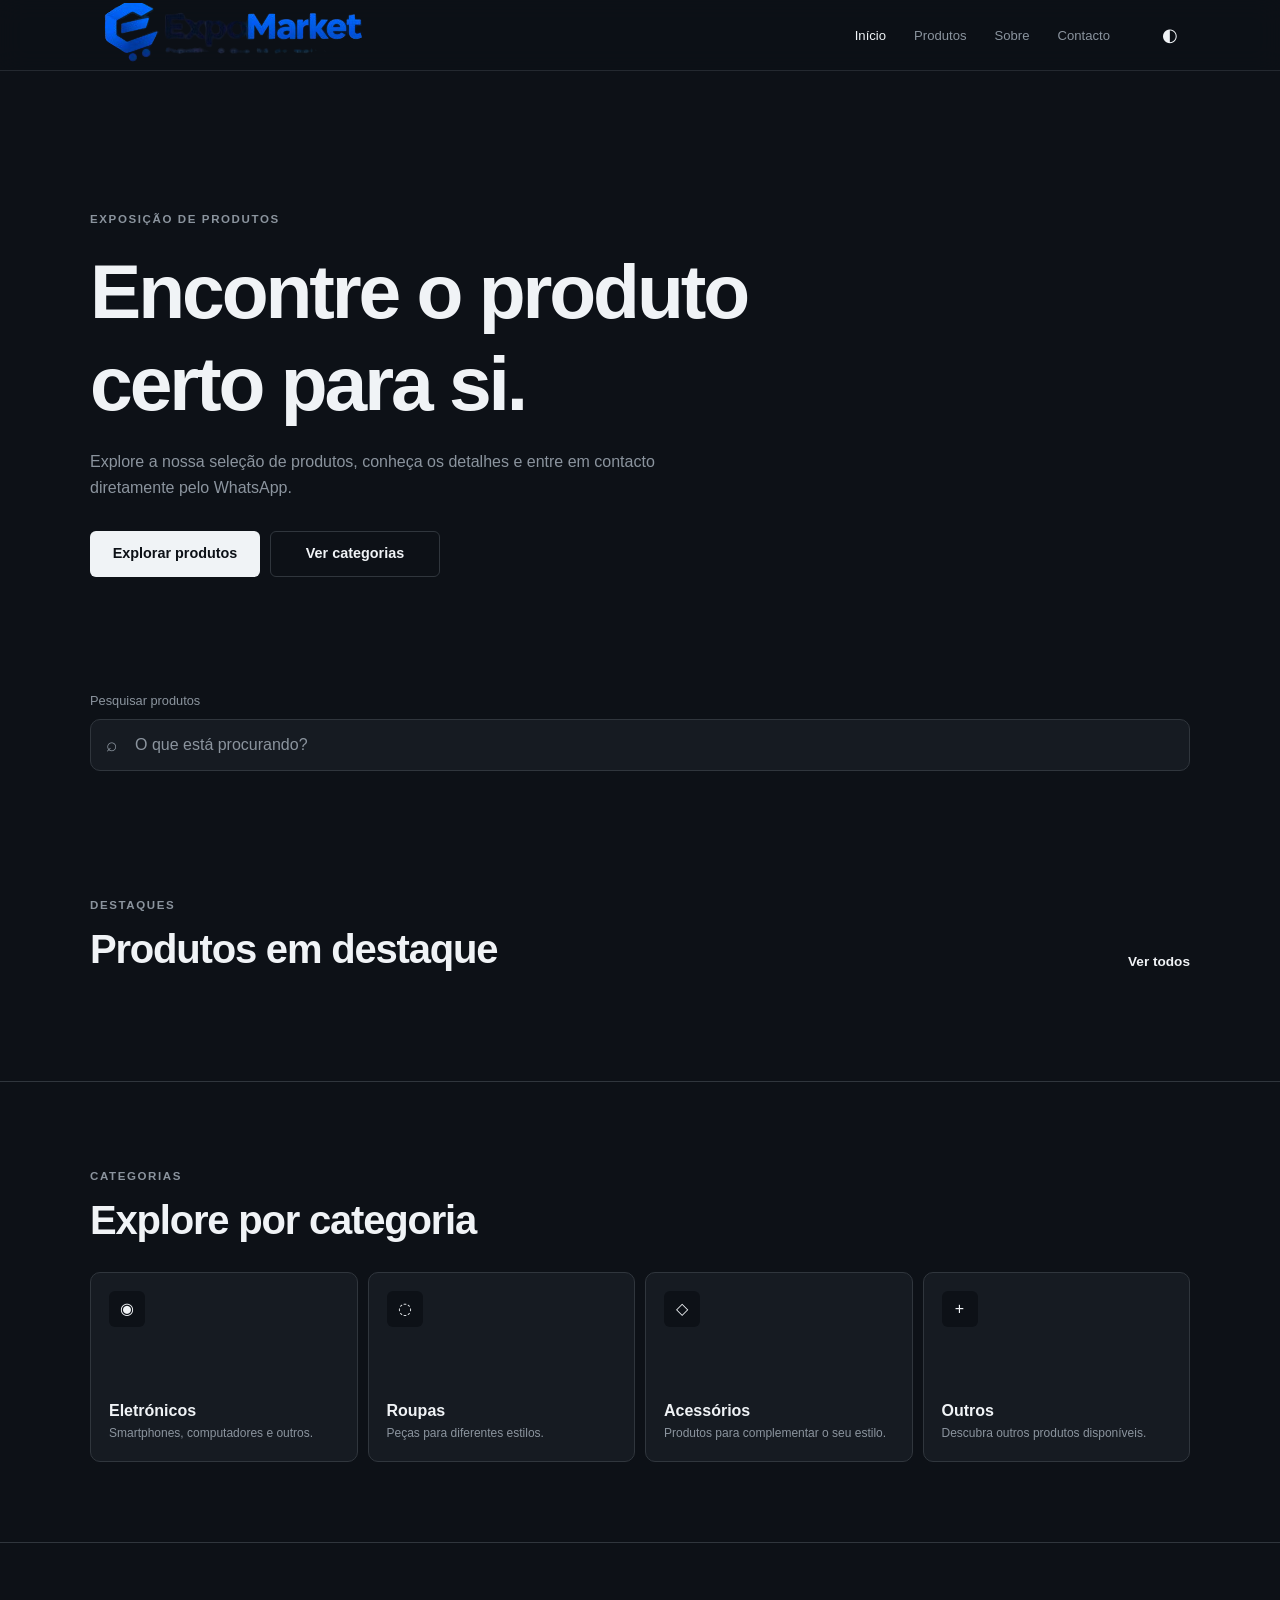
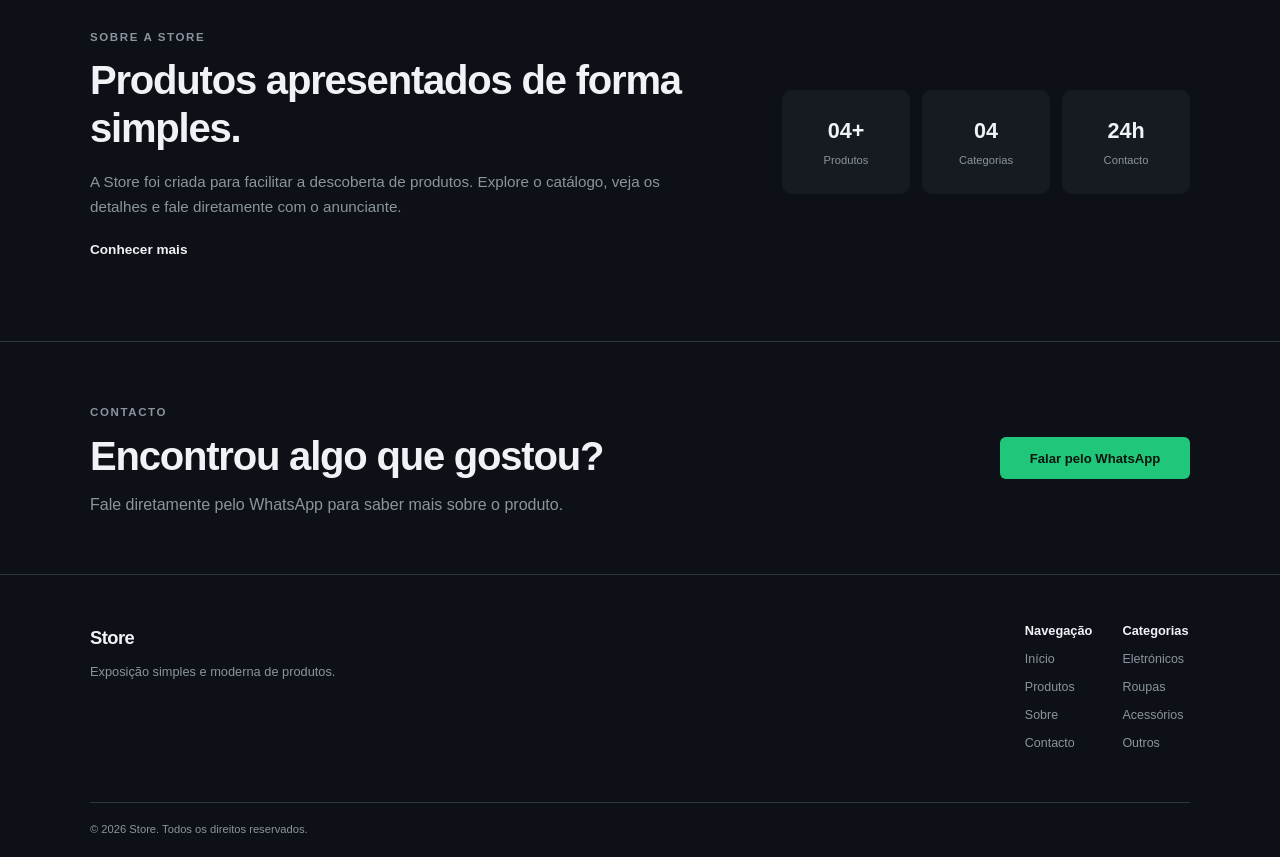
==== commit f7fdfdf9: "Adicionando novos produtos" ====
--- a/index.html
+++ b/index.html
@@ -16,7 +16,7 @@
 
         <div class="container header-container">
             <a href="index.html" class="logo">
-                <img src="images/Logoprincipal.png" alt="">
+                <img src="images/Logo02-removebg-preview.png" alt="">
             </a>
 
             <nav class="desktop-nav" aria-label="Navegação principal">
--- a/Estilos/style.css
+++ b/Estilos/style.css
@@ -3,15 +3,12 @@
     --color-surface: #161b22;
     --color-surface-hover: #1c2430;
     --color-border: #30363d;
-
     --color-text: #f0f3f6;
     --color-text-muted: #8b949e;
-
     --color-primary: #3b82f6;
     --color-whatsapp: #20c77a;
 
     --font-family: Arial, Helvetica, sans-serif;
-
     --container-width: 1100px;
 
     --radius-sm: 6px;
@@ -20,7 +17,6 @@
 
     --transition: 0.2s ease;
 }
-
 
 /* Reset */
 
@@ -62,7 +58,6 @@
     cursor: pointer;
 }
 
-
 /* Estrutura */
 
 .container {
@@ -73,7 +68,6 @@
 section {
     padding: 64px 0;
 }
-
 
 /* Tipografia */
 
@@ -109,7 +103,6 @@
     font-weight: 700;
     letter-spacing: 0.14em;
 }
-
 
 /* Header */
 
@@ -184,7 +177,6 @@
     color: var(--color-text);
 }
 
-
 /* Hero */
 
 .hero {
@@ -217,7 +209,6 @@
     gap: 10px;
     margin-top: 30px;
 }
-
 
 /* Botões */
 
@@ -251,13 +242,13 @@
 
 .button-secondary {
     border: 1px solid var(--color-border);
+    background: transparent;
     color: var(--color-text);
 }
 
 .button-secondary:hover {
     background: var(--color-surface);
 }
-
 
 /* Pesquisa */
 
@@ -310,7 +301,6 @@
     background: var(--color-surface-hover);
 }
 
-
 /* Cabeçalho de seção */
 
 .section-header {
@@ -331,7 +321,6 @@
 .text-link:hover {
     text-decoration: underline;
 }
-
 
 /* Produtos */
 
@@ -376,20 +365,29 @@
     transform: scale(1.03);
 }
 
+/* Favoritos */
+
 .favorite-button {
     position: absolute;
     top: 12px;
     right: 12px;
+
     width: 38px;
     height: 38px;
+
     display: grid;
     place-items: center;
+
     border: 1px solid rgba(255, 255, 255, 0.12);
     border-radius: 50%;
+
     background: rgba(13, 17, 23, 0.82);
     color: var(--color-text);
+
     font-size: 1.15rem;
+
     backdrop-filter: blur(8px);
+
     transition:
         background var(--transition),
         transform var(--transition);
@@ -399,6 +397,8 @@
     background: var(--color-surface-hover);
     transform: scale(1.05);
 }
+
+/* Conteúdo do produto */
 
 .product-content {
     padding: 18px;
@@ -427,9 +427,12 @@
 .product-price {
     display: block;
     margin-top: 14px;
+    color: var(--color-text);
     font-size: 1rem;
-    color: var(--color-text);
-}
+    font-weight: 700;
+}
+
+/* Ações do produto */
 
 .product-actions {
     display: grid;
@@ -441,13 +444,18 @@
 .product-button,
 .whatsapp-button {
     min-height: 42px;
+
     display: inline-flex;
     align-items: center;
     justify-content: center;
+
     padding: 0 14px;
+
     border-radius: var(--radius-sm);
+
     font-size: 0.82rem;
     font-weight: 700;
+
     transition:
         transform var(--transition),
         background var(--transition);
@@ -464,6 +472,7 @@
 }
 
 .whatsapp-button {
+    border: 0;
     background: var(--color-whatsapp);
     color: #06150d;
 }
@@ -476,7 +485,6 @@
 .whatsapp-large {
     min-width: 190px;
 }
-
 
 /* Categorias */
 
@@ -493,13 +501,18 @@
 
 .category-card {
     min-height: 150px;
+
     display: flex;
     flex-direction: column;
     justify-content: space-between;
+
     padding: 18px;
+
     border: 1px solid var(--color-border);
     border-radius: var(--radius-md);
+
     background: var(--color-surface);
+
     transition:
         transform var(--transition),
         background var(--transition);
@@ -513,11 +526,14 @@
 .category-icon {
     width: 36px;
     height: 36px;
+
     display: grid;
     place-items: center;
+
     border-radius: var(--radius-sm);
     background: var(--color-bg);
     color: var(--color-text);
+
     font-size: 1rem;
 }
 
@@ -530,7 +546,6 @@
     font-size: 0.75rem;
     line-height: 1.45;
 }
-
 
 /* Sobre */
 
@@ -586,7 +601,6 @@
     font-size: 0.7rem;
 }
 
-
 /* Contacto */
 
 .contact-cta {
@@ -608,7 +622,6 @@
     max-width: 550px;
     margin-top: 12px;
 }
-
 
 /* Footer */
 
@@ -666,17 +679,23 @@
     font-size: 0.7rem;
 }
 
-
 /* Catálogo */
 
 .catalog-header {
+    padding-top: 64px;
     padding-bottom: 36px;
+}
+
+.catalog-header h1 {
+    max-width: 700px;
 }
 
 .catalog-header p {
     max-width: 600px;
     margin-top: 14px;
 }
+
+/* Ferramentas do catálogo */
 
 .catalog-tools {
     display: grid;
@@ -696,23 +715,32 @@
 .sort-box select {
     width: 100%;
     height: 46px;
+
     padding: 0 12px;
+
     border: 1px solid var(--color-border);
     border-radius: var(--radius-sm);
+
     outline: none;
+
     background: var(--color-surface);
     color: var(--color-text);
+
+    cursor: pointer;
 }
 
 .filter-box select:focus,
 .sort-box select:focus {
     border-color: var(--color-primary);
 }
+
+/* Informações do catálogo */
 
 .catalog-info {
     display: flex;
     align-items: center;
     justify-content: space-between;
+
     gap: 16px;
     margin-bottom: 18px;
 }
@@ -728,25 +756,32 @@
 
 #favorites-toggle {
     min-height: 38px;
+
     padding: 0 12px;
+
     border: 1px solid var(--color-border);
     border-radius: var(--radius-sm);
+
     background: transparent;
     color: var(--color-text);
+
     font-size: 0.75rem;
+
+    transition: background var(--transition);
 }
 
 #favorites-toggle:hover {
     background: var(--color-surface);
 }
 
-
 /* Estado vazio */
 
 .empty-state {
     padding: 60px 20px;
+
     border: 1px solid var(--color-border);
     border-radius: var(--radius-md);
+
     text-align: center;
 }
 
@@ -764,12 +799,19 @@
     margin-top: 20px;
     min-height: 42px;
     padding: 0 16px;
+
     border: 1px solid var(--color-border);
     border-radius: var(--radius-sm);
+
     background: var(--color-surface);
     color: var(--color-text);
-}
-
+
+    transition: background var(--transition);
+}
+
+#clear-filters:hover {
+    background: var(--color-surface-hover);
+}
 
 /* Produtos recentes */
 
@@ -777,6 +819,69 @@
     border-top: 1px solid var(--color-border);
 }
 
+/* Página de produto */
+
+.product-detail {
+    padding: 64px 0;
+}
+
+.product-detail-container {
+    display: grid;
+    gap: 40px;
+}
+
+.product-detail-image {
+    overflow: hidden;
+    border-radius: var(--radius-md);
+    background: var(--color-surface);
+}
+
+.product-detail-image img {
+    aspect-ratio: 1 / 1;
+    object-fit: cover;
+}
+
+.product-detail-content {
+    max-width: 600px;
+}
+
+.product-detail-category {
+    color: var(--color-text-muted);
+    font-size: 0.72rem;
+    font-weight: 700;
+    letter-spacing: 0.1em;
+    text-transform: uppercase;
+}
+
+.product-detail-content h1 {
+    margin-top: 10px;
+    font-size: clamp(2rem, 7vw, 3.5rem);
+}
+
+.product-detail-description {
+    margin-top: 20px;
+    font-size: 0.95rem;
+}
+
+.product-detail-price {
+    display: block;
+    margin-top: 24px;
+    color: var(--color-text);
+    font-size: 1.3rem;
+    font-weight: 700;
+}
+
+.product-detail-actions {
+    display: flex;
+    flex-wrap: wrap;
+    gap: 10px;
+    margin-top: 28px;
+}
+
+.product-not-found {
+    padding: 100px 0;
+    text-align: center;
+}
 
 /* Tema claro */
 
@@ -785,10 +890,8 @@
     --color-surface: #f6f7f9;
     --color-surface-hover: #eef0f3;
     --color-border: #d9dde3;
-
     --color-text: #111827;
     --color-text-muted: #68707d;
-
     --color-primary: #2563eb;
     --color-whatsapp: #20c77a;
 }
@@ -811,11 +914,9 @@
     color: var(--color-bg);
 }
 
-
 /* Tablet */
 
 @media (min-width: 600px) {
-
     section {
         padding: 80px 0;
     }
@@ -855,13 +956,16 @@
         flex-direction: row;
         justify-content: space-between;
     }
-}
-
+
+    .product-detail-container {
+        grid-template-columns: 1fr 1fr;
+        align-items: center;
+    }
+}
 
 /* Desktop */
 
 @media (min-width: 900px) {
-
     .container {
         width: min(100% - 48px, var(--container-width));
     }
@@ -942,4 +1046,8 @@
     .catalog-header {
         padding-top: 90px;
     }
+
+    .product-detail {
+        padding: 100px 0;
+    }
 }
